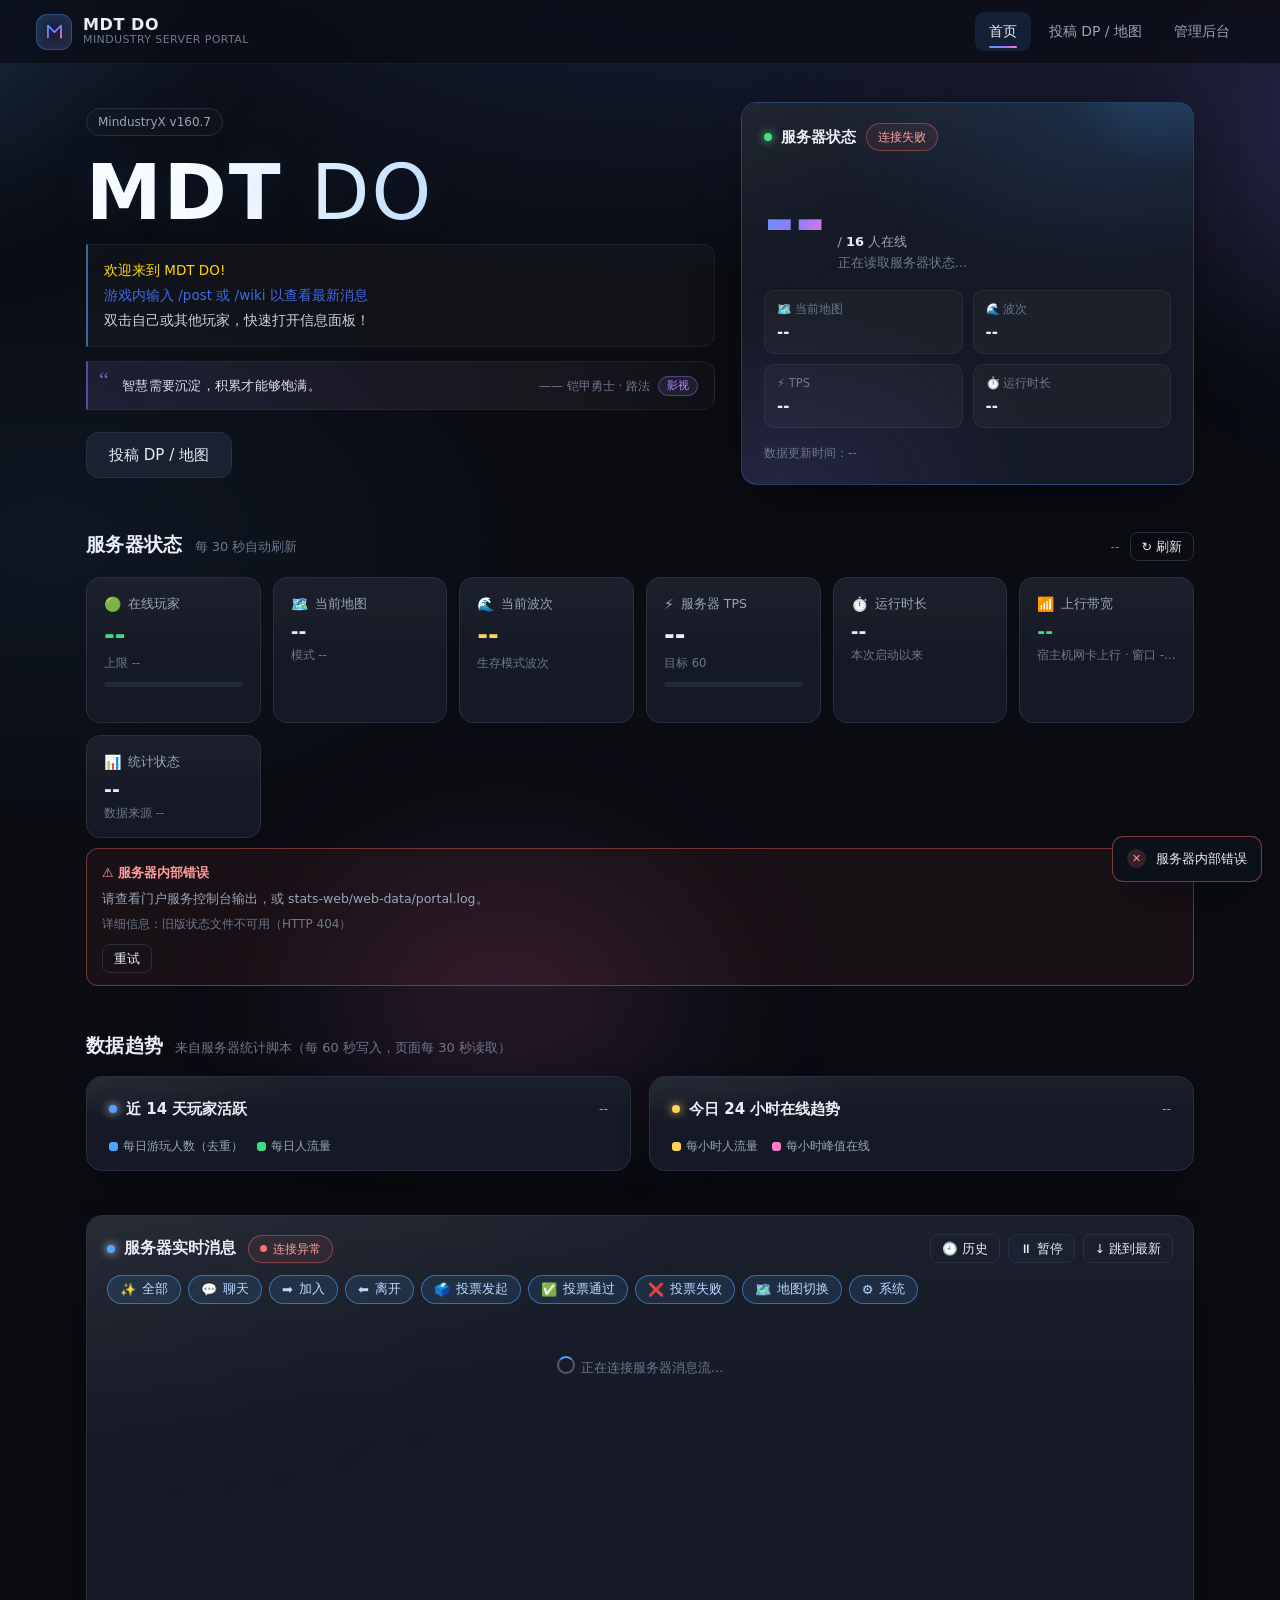
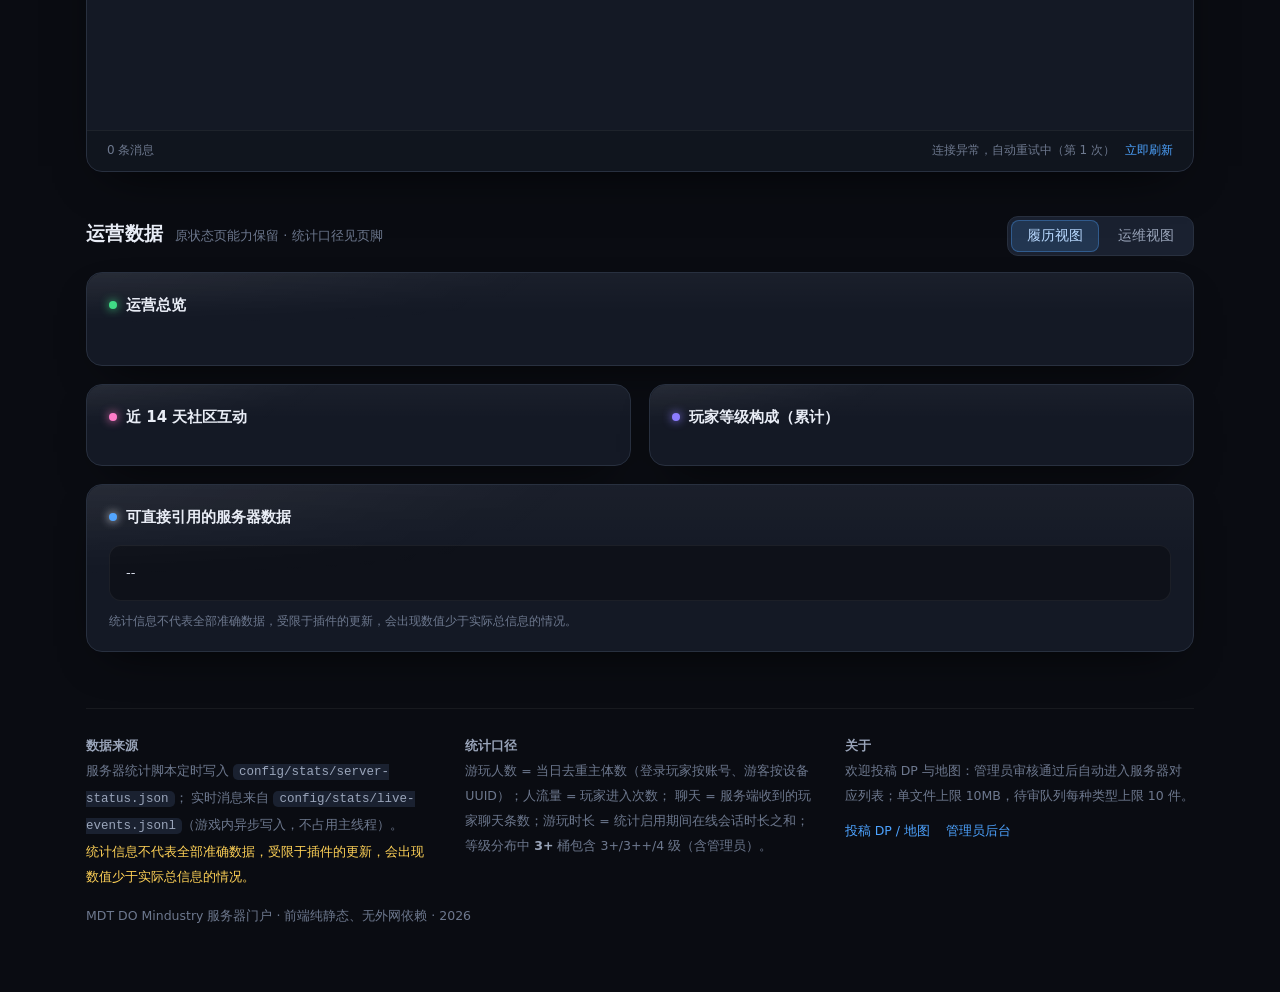
==== stats-web/index.html @ aaafd64d "feat: 开源服务器门户 Web（stats-web 整目录入库） - 新增 stats-web/：前端三页(index/upload/admin)+assets、后端 server/ 9 个 Po" ====
<!DOCTYPE html>
<html lang="zh-CN">
<head>
<meta charset="UTF-8">
<meta name="viewport" content="width=device-width, initial-scale=1.0">
<meta name="theme-color" content="#0a0c12">
<meta name="description" content="MDT DO — Mindustry 开源游戏服务器门户：服务器状态、实时消息、DP 与地图投稿。">
<title>MDT DO 服务器门户</title>
<link rel="icon" href="data:image/svg+xml,%3Csvg xmlns='http://www.w3.org/2000/svg' viewBox='0 0 32 32'%3E%3Cdefs%3E%3ClinearGradient id='g' x1='0' y1='0' x2='1' y2='1'%3E%3Cstop offset='0' stop-color='%234da3ff'/%3E%3Cstop offset='.55' stop-color='%238b7bff'/%3E%3Cstop offset='1' stop-color='%23ff7bc8'/%3E%3C/linearGradient%3E%3C/defs%3E%3Crect width='32' height='32' rx='8' fill='%23141925'/%3E%3Cpath d='M8 23V10l8 8 8-8v13' fill='none' stroke='url(%23g)' stroke-width='2.6' stroke-linecap='round' stroke-linejoin='round'/%3E%3C/svg%3E">
<link rel="stylesheet" href="assets/css/portal.css?v=20261018b">
</head>
<body data-page="home">

<!-- 背景特效（纯 CSS，尊重 prefers-reduced-motion） -->
<div class="fx-aurora" aria-hidden="true"><span class="a1"></span><span class="a2"></span><span class="a3"></span></div>
<div class="fx-particles" id="particles" aria-hidden="true"></div>

<header class="nav">
  <a class="brand" href="index.html" aria-label="MDT DO 门户首页">
    <span class="brand-mark" aria-hidden="true">
      <svg viewBox="0 0 32 32" fill="none"><defs><linearGradient id="bm" x1="0" y1="0" x2="1" y2="1"><stop offset="0" stop-color="#4da3ff"/><stop offset=".55" stop-color="#8b7bff"/><stop offset="1" stop-color="#ff7bc8"/></linearGradient></defs><path d="M6 25V7l10 10L26 7v18" stroke="url(#bm)" stroke-width="2.6" stroke-linecap="round" stroke-linejoin="round"/></svg>
    </span>
    <span class="brand-text"><b>MDT DO</b><small>MINDUSTRY SERVER PORTAL</small></span>
  </a>
  <nav class="nav-links" aria-label="主导航">
    <a href="index.html" class="active">首页</a>
    <a href="upload.html">投稿 DP / 地图</a>
    <a href="admin.html">管理后台</a>
  </nav>
</header>

<main class="wrap">

  <!-- ============================= 欢迎区 ============================= -->
  <section class="hero">
    <div class="hero-copy rise">
      <div class="hero-pills">
        <span class="pill">MindustryX v160.7</span>
      </div>
      <h1 class="hero-title">MDT <span class="thin">DO</span></h1>
      <div class="motd" id="motd">正在读取服务器介绍…</div>
      <div class="daily-quote" id="dailyQuote" aria-live="polite">
        <span class="dq-icon">“</span>
        <span class="dq-text" id="dqText">正在加载每日一言…</span>
        <span class="dq-meta"><span class="dq-from" id="dqFrom"></span><span class="dq-cat" id="dqCat"></span></span>
      </div>
      <div class="hero-actions">
        <a class="btn big" href="upload.html">投稿 DP / 地图</a>
      </div>
    </div>

    <aside class="hero-panel card rise rise-2" aria-label="服务器实时状态">
      <div class="card-head">
        <h3><span class="dot green" id="heroDot"></span>服务器状态</h3>
        <span class="plan-state"><span id="serverStatePill" class="pill"><span class="pdot"></span>连接中…</span></span>
      </div>
      <div>
        <div class="online-big">
          <span class="num" id="onlineNum">--</span>
          <span class="cap">/ <b id="maxOnline">16</b> 人在线<br><span class="dim small" id="onlineHint">正在读取服务器状态…</span></span>
        </div>
        <div class="hero-mini" style="margin-top:16px">
          <div class="mini-stat"><div class="k">🗺️ 当前地图</div><div class="v" id="heroMap">--</div></div>
          <div class="mini-stat"><div class="k">🌊 波次</div><div class="v" id="heroWave">--</div></div>
          <div class="mini-stat"><div class="k">⚡ TPS</div><div class="v" id="heroTps">--</div></div>
          <div class="mini-stat"><div class="k">⏱️ 运行时长</div><div class="v" id="heroUptime">--</div></div>
        </div>
      </div>
      <div class="hero-updated">
        <span id="heroUpdated">数据更新时间：--</span>
        <span id="heroSource" class="pill small" hidden></span>
      </div>
    </aside>
  </section>

  <!-- ============================= 状态卡 ============================= -->
  <section class="section" id="statusSection">
    <div class="section-head">
      <h2>服务器状态</h2>
      <span class="sub">每 30 秒自动刷新</span>
      <div class="right">
        <span id="statusUpdatedAt" class="dim small">--</span>
        <button type="button" class="btn small ghost" id="refreshStatusBtn">↻ 刷新</button>
      </div>
    </div>
    <div class="stat-grid">
      <div class="stat-card rise">
        <div class="k"><span class="emoji">🟢</span>在线玩家</div>
        <div class="v green" id="statOnline">--</div>
        <div class="s" id="statOnlineSub">上限 --</div>
        <div class="bar"><i id="statOnlineBar" style="width:0%"></i></div>
      </div>
      <div class="stat-card rise rise-1">
        <div class="k"><span class="emoji">🗺️</span>当前地图</div>
        <div class="v small" id="statMap">--</div>
        <div class="s" id="statMode">模式 --</div>
      </div>
      <div class="stat-card rise rise-1">
        <div class="k"><span class="emoji">🌊</span>当前波次</div>
        <div class="v yellow" id="statWave">--</div>
        <div class="s">生存模式波次</div>
      </div>
      <div class="stat-card rise rise-2">
        <div class="k"><span class="emoji">⚡</span>服务器 TPS</div>
        <div class="v" id="statTps">--</div>
        <div class="s" id="statTpsSub">目标 60</div>
        <div class="bar"><i id="statTpsBar" style="width:0%"></i></div>
      </div>
      <div class="stat-card rise rise-2">
        <div class="k"><span class="emoji">⏱️</span>运行时长</div>
        <div class="v small blue" id="statUptime">--</div>
        <div class="s" id="statUptimeSub">本次启动以来</div>
      </div>
      <div class="stat-card rise rise-2">
        <div class="k"><span class="emoji">📶</span>上行带宽</div>
        <div class="v small green" id="statNet">--</div>
        <div class="s" id="statNetSub">宿主机网卡上行 · 窗口 -- 分钟</div>
        <div class="net-spark" id="netSpark"></div>
      </div>
      <div class="stat-card rise rise-3">
        <div class="k"><span class="emoji">📊</span>统计状态</div>
        <div class="v small" id="statEnabled">--</div>
        <div class="s" id="statEnabledSub">数据来源 --</div>
      </div>
    </div>
    <div class="notice notice-error" id="statusError" hidden></div>
  </section>

  <!-- ============================= 趋势图 ============================= -->
  <section class="section">
    <div class="section-head">
      <h2>数据趋势</h2>
      <span class="sub">来自服务器统计脚本（每 60 秒写入，页面每 30 秒读取）</span>
    </div>
    <div class="grid-2">
      <div class="card chart-card rise">
        <div class="card-head">
          <h3><span class="dot"></span>近 14 天玩家活跃</h3>
          <span class="right muted small" id="dailyRange">--</span>
        </div>
        <div class="chart-legend">
          <span><i style="background:#4da3ff"></i>每日游玩人数（去重）</span>
          <span><i style="background:#3ddc84"></i>每日人流量</span>
        </div>
        <div class="chart-wrap" id="dailyChart"></div>
      </div>
      <div class="card chart-card rise rise-1">
        <div class="card-head">
          <h3><span class="dot yellow"></span>今日 24 小时在线趋势</h3>
          <span class="right muted small" id="hourlyDate">--</span>
        </div>
        <div class="chart-legend">
          <span><i style="background:#ffd257"></i>每小时人流量</span>
          <span><i style="background:#ff7bc8"></i>每小时峰值在线</span>
        </div>
        <div class="chart-wrap" id="hourlyChart"></div>
      </div>
    </div>
  </section>

  <!-- ============================= 实时消息流 ============================= -->
  <section class="section" id="eventsSection">
    <div class="card feed-card rise">
      <div class="feed-head">
        <h3><span class="dot live" id="feedDot"></span>服务器实时消息</h3>
        <span class="pill" id="feedStatePill"><span class="pdot"></span>连接中…</span>
        <div class="feed-tools">
          <button type="button" class="btn small ghost" id="feedHistoryBtn" title="按时间/类型/关键词浏览历史消息">🕘 历史</button>
          <button type="button" class="btn small" id="feedPauseBtn" aria-pressed="false">⏸ 暂停</button>
          <button type="button" class="btn small ghost" id="feedJumpBtn">↓ 跳到最新</button>
        </div>
      </div>
      <div class="feed-filters" id="feedFilters" role="group" aria-label="按消息类型过滤"></div>
      <div id="feedNotice" class="notice" hidden style="margin:0 20px 10px"></div>
      <div class="feed-body">
        <div class="feed-list" id="feedList" tabindex="0" role="log" aria-live="polite" aria-label="服务器消息流">
          <div class="loading-block"><span class="spinner"></span>正在连接服务器消息流…</div>
        </div>
        <button type="button" class="feed-jump" id="feedJumpFab" hidden>有新消息 ↓</button>
      </div>
      <div class="feed-foot">
        <span id="feedCount">0 条消息</span>
        <span class="dim" id="feedAvailableNote"></span>
        <span class="right">
          <span id="feedPollInfo">轮询间隔 4 秒</span>
          <a href="#" id="feedRefreshLink">立即刷新</a>
        </span>
      </div>
    </div>
  </section>

  <!-- ============================= 运营数据（原状态页） ============================= -->
  <section class="section" id="dataSection">
    <div class="section-head">
      <h2>运营数据</h2>
      <span class="sub">原状态页能力保留 · 统计口径见页脚</span>
      <div class="right">
        <div class="seg" id="viewSeg" role="tablist" aria-label="视图切换">
          <button type="button" role="tab" data-view="resume" class="active" aria-selected="true">履历视图</button>
          <button type="button" role="tab" data-view="ops" aria-selected="false">运维视图</button>
        </div>
      </div>
    </div>

    <div id="resumeView" role="tabpanel">
      <div class="grid-2">
        <div class="card full" style="grid-column:1/-1">
          <div class="card-head"><h3><span class="dot green"></span>运营总览</h3></div>
          <div class="kpis" id="resumeKpis"></div>
          <div class="form-hint" id="resumeKpiHint" style="margin-top:12px"></div>
        </div>
        <div class="card">
          <div class="card-head"><h3><span class="dot pink"></span>近 14 天社区互动</h3></div>
          <div class="kpis" id="communityKpis"></div>
        </div>
        <div class="card">
          <div class="card-head"><h3><span class="dot purple"></span>玩家等级构成（累计）</h3></div>
          <div class="bars" id="rankBarsResume"></div>
        </div>
        <div class="card" style="grid-column:1/-1">
          <div class="card-head"><h3><span class="dot"></span>可直接引用的服务器数据</h3></div>
          <div class="summary" id="summaryBox">--</div>
          <div class="form-hint" style="margin-top:10px">统计信息不代表全部准确数据，受限于插件的更新，会出现数值少于实际总信息的情况。</div>
        </div>
      </div>
    </div>

    <div id="opsView" role="tabpanel" hidden>
      <div class="grid-2">
        <div class="card">
          <div class="card-head"><h3><span class="dot"></span>服务器信息</h3></div>
          <div class="info-rows">
            <div class="row"><span class="k">当前地图</span><span class="v" id="sMap">--</span></div>
            <div class="row"><span class="k">模式</span><span class="v" id="sMode">--</span></div>
            <div class="row"><span class="k">波次</span><span class="v" id="sWave">--</span></div>
            <div class="row"><span class="k">TPS</span><span class="v" id="sTps">--</span></div>
            <div class="row"><span class="k">运行时间</span><span class="v" id="sUptime">--</span></div>
            <div class="row"><span class="k">当前在线</span><span class="v" id="sOnline">--</span></div>
            <div class="row"><span class="k">今日峰值在线</span><span class="v" id="sPeakToday">--</span></div>
            <div class="row"><span class="k">历史峰值在线</span><span class="v" id="sPeakAll">--</span></div>
          </div>
          <div style="margin-top:14px">
            <div class="bar-row"><span class="label">在线等级分布</span><span class="track"><span class="fill" id="obFill" style="width:0%"></span></span><span class="num" id="obText">--</span></div>
          </div>
        </div>
        <div class="card">
          <div class="card-head"><h3><span class="dot green"></span>今日数据 <span class="dim small" id="todayDate"></span></h3></div>
          <div class="kpis">
            <div class="kpi"><div class="v green" id="tPlayers">--</div><div class="l">今日游玩人数</div></div>
            <div class="kpi"><div class="v yellow" id="tFlow">--</div><div class="l">今日人流量</div></div>
            <div class="kpi"><div class="v" id="tChat">--</div><div class="l">今日聊天</div></div>
            <div class="kpi"><div class="v purple small" id="tPlay">--</div><div class="l">今日游玩时长</div></div>
          </div>
        </div>
        <div class="card">
          <div class="card-head"><h3><span class="dot yellow"></span>累计数据</h3></div>
          <div class="kpis">
            <div class="kpi"><div class="v green" id="aPlayers">--</div><div class="l">总游玩人数</div></div>
            <div class="kpi"><div class="v yellow" id="aFlow">--</div><div class="l">总人流量</div></div>
            <div class="kpi"><div class="v" id="aChat">--</div><div class="l">总聊天条数</div></div>
            <div class="kpi"><div class="v purple small" id="aPlay">--</div><div class="l">累计游玩时长</div></div>
          </div>
        </div>
        <div class="card">
          <div class="card-head"><h3><span class="dot pink"></span>社区累计</h3></div>
          <div class="kpis">
            <div class="kpi"><div class="v pink" id="aPosts">--</div><div class="l">帖子</div></div>
            <div class="kpi"><div class="v pink" id="aComments">--</div><div class="l">评论</div></div>
            <div class="kpi"><div class="v green" id="aLikes">--</div><div class="l">收到的赞</div></div>
            <div class="kpi"><div class="v" id="aRecognitions">--</div><div class="l">玩家认可</div></div>
          </div>
          <div class="form-hint" id="communityHint"></div>
        </div>
        <div class="card" style="grid-column:1/-1">
          <div class="card-head"><h3><span class="dot"></span>近 14 天每日明细</h3></div>
          <div id="dailyTable"></div>
        </div>
      </div>
    </div>
  </section>

  <!-- ============================= 历史消息抽屉 ============================= -->
  <div class="drawer-overlay" id="historyOverlay" hidden>
    <aside class="drawer" role="dialog" aria-modal="true" aria-labelledby="historyTitle">
      <div class="drawer-head">
        <h3 id="historyTitle"><span class="dot purple"></span>历史消息</h3>
        <span class="pill" id="historyPill">--</span>
        <button type="button" class="btn small ghost drawer-close" id="historyCloseBtn" aria-label="关闭历史消息">✕</button>
      </div>
      <div class="drawer-filters">
        <div class="seg" id="historyRangeSeg" role="group" aria-label="时间范围">
          <button type="button" data-range="1h" class="active">最近 1 小时</button>
          <button type="button" data-range="6h">6 小时</button>
          <button type="button" data-range="today">今天</button>
          <button type="button" data-range="all">全部</button>
        </div>
        <div class="history-filter-row">
          <select class="input" id="historyTypeSelect" aria-label="消息类型">
            <option value="">全部类型</option>
          </select>
          <input class="input" id="historyKeyword" maxlength="100" placeholder="关键词（玩家名 / 消息内容）" autocomplete="off">
          <button type="button" class="btn primary" id="historySearchBtn">搜索</button>
        </div>
      </div>
      <div class="notice" id="historyNotice" hidden style="margin:0 0 10px"></div>
      <div class="drawer-body">
        <div class="history-list" id="historyList">
          <div class="loading-block"><span class="spinner"></span>正在读取历史消息…</div>
        </div>
        <div class="history-foot">
          <span class="dim small" id="historyCount">--</span>
          <button type="button" class="btn small ghost" id="historyMoreBtn" hidden>加载更多（每页 100 条）</button>
        </div>
      </div>
      <div class="drawer-foot dim small">
        按时间倒序 · 每页 100 条 · 关键词匹配玩家名与消息内容 · 只读历史，不影响实时消息流
      </div>
    </aside>
  </div>

  <!-- ============================= 页脚 ============================= -->
  <footer class="footer">
    <div class="foot-grid">
      <div>
        <b>数据来源</b><br>
        服务器统计脚本定时写入 <code>config/stats/server-status.json</code>；
        实时消息来自 <code>config/stats/live-events.jsonl</code>（游戏内异步写入，不占用主线程）。<br>
        <span class="warn">统计信息不代表全部准确数据，受限于插件的更新，会出现数值少于实际总信息的情况。</span>
      </div>
      <div>
        <b>统计口径</b><br>
        游玩人数 = 当日去重主体数（登录玩家按账号、游客按设备 UUID）；人流量 = 玩家进入次数；
        聊天 = 服务端收到的玩家聊天条数；游玩时长 = 统计启用期间在线会话时长之和；
        等级分布中 <b>3+</b> 桶包含 3+/3++/4 级（含管理员）。
      </div>
      <div>
        <b>关于</b><br>
        欢迎投稿 DP 与地图：管理员审核通过后自动进入服务器对应列表；单文件上限 10MB，待审队列每种类型上限 10 件。
        <div class="links">
          <a href="upload.html">投稿 DP / 地图</a>
          <a href="admin.html">管理员后台</a>
        </div>
      </div>
    </div>
    <div class="dim" style="margin-top:14px">MDT DO Mindustry 服务器门户 · 前端纯静态、无外网依赖 · <span id="footYear"></span></div>
  </footer>
</main>

<div id="toastRoot" class="toast-root" aria-live="polite"></div>

<script src="assets/js/util.js?v=20261018b"></script>
<script src="assets/js/site-config.js?v=20261018b"></script>
<script src="assets/js/markup.js?v=20261018b"></script>
<script src="assets/js/api.js?v=20261018b"></script>
<script src="assets/js/ui.js?v=20261018b"></script>
<script src="assets/js/chart.js?v=20261018b"></script>
<script src="assets/js/home.js?v=20261018b"></script>
<script src="assets/js/quote.js?v=20261018b"></script>
</body>
</html>
---- stats-web/assets/css/portal.css ----
/* ============================================================================
 * MDT DO 服务器门户 - 设计系统 / 布局 / 动效 / 响应式
 * 无外部字体与图片：字体用系统栈，图标用 emoji + 内联 SVG。
 * ==========================================================================*/

/* ---------------------------------- 变量 ---------------------------------- */
:root {
  --bg: #0a0c12;
  --bg2: #0e1119;
  --card: #141925;
  --card-2: #1a2130;
  --card-3: #202839;
  --line: #28303f;
  --line-soft: rgba(255, 255, 255, 0.06);
  --text: #e9edf6;
  --muted: #9aa5ba;
  --dim: #6d788e;

  --accent: #4da3ff;
  --accent-2: #8b7bff;
  --accent-3: #ff7bc8;
  --green: #3ddc84;
  --yellow: #ffd257;
  --red: #ff6b6b;
  --orange: #ffa94d;
  --pink: #ff7bc8;
  --purple: #b18cff;
  --cyan: #4fd8e8;

  --grad: linear-gradient(120deg, #4da3ff 0%, #8b7bff 52%, #ff7bc8 100%);
  --grad-soft: linear-gradient(120deg, rgba(77, 163, 255, 0.16), rgba(139, 123, 255, 0.14), rgba(255, 123, 200, 0.1));
  --radius: 16px;
  --radius-sm: 10px;
  --shadow: 0 18px 48px -24px rgba(0, 0, 0, 0.9);
  --shadow-glow: 0 0 0 1px rgba(77, 163, 255, 0.22), 0 22px 60px -28px rgba(77, 163, 255, 0.55);
  --font: "PingFang SC", "Microsoft YaHei", "Hiragino Sans GB", "Segoe UI", "Noto Sans SC", system-ui, -apple-system, sans-serif;
  --mono: "Cascadia Code", "JetBrains Mono", Consolas, "Courier New", monospace;
  --nav-h: 64px;
  --maxw: 1180px;
}

* { box-sizing: border-box; }
html, body { margin: 0; padding: 0; }
html { scroll-behavior: smooth; }
body {
  background: var(--bg);
  color: var(--text);
  font-family: var(--font);
  font-size: 15px;
  line-height: 1.6;
  min-height: 100vh;
  overflow-x: hidden;
  -webkit-font-smoothing: antialiased;
}
body::before {
  content: "";
  position: fixed;
  inset: 0;
  z-index: -3;
  background:
    radial-gradient(1100px 620px at 50% -12%, #17203a 0%, rgba(10, 12, 18, 0) 62%),
    radial-gradient(900px 500px at 92% 8%, rgba(139, 123, 255, 0.1), transparent 60%),
    radial-gradient(800px 480px at 4% 60%, rgba(77, 163, 255, 0.07), transparent 60%),
    var(--bg);
}
a { color: var(--accent); text-decoration: none; }
a:hover { color: #7dbcff; }
img, svg { max-width: 100%; }
button, input, textarea, select { font-family: inherit; font-size: inherit; color: inherit; }
code, .mono { font-family: var(--mono); }
::selection { background: rgba(77, 163, 255, 0.32); }
:focus-visible { outline: 2px solid var(--accent); outline-offset: 2px; border-radius: 6px; }
[hidden] { display: none !important; }

/* 滚动条 */
* { scrollbar-width: thin; scrollbar-color: #2c3547 transparent; }
*::-webkit-scrollbar { width: 9px; height: 9px; }
*::-webkit-scrollbar-thumb { background: #2c3547; border-radius: 8px; border: 2px solid transparent; background-clip: content-box; }
*::-webkit-scrollbar-thumb:hover { background: #3a455c; background-clip: content-box; }
*::-webkit-scrollbar-track { background: transparent; }

/* ------------------------------- 背景特效 ------------------------------- */
.fx-aurora {
  position: fixed;
  inset: -20%;
  z-index: -2;
  pointer-events: none;
  overflow: hidden;
  filter: blur(70px);
  opacity: 0.55;
}
.fx-aurora span {
  position: absolute;
  display: block;
  width: 46vw;
  height: 46vw;
  min-width: 340px;
  min-height: 340px;
  border-radius: 50%;
  mix-blend-mode: screen;
}
.fx-aurora .a1 { left: -6%; top: -12%; background: radial-gradient(circle, rgba(77, 163, 255, 0.55), transparent 66%); animation: auroraA 24s ease-in-out infinite alternate; }
.fx-aurora .a2 { right: -10%; top: 2%; background: radial-gradient(circle, rgba(139, 123, 255, 0.5), transparent 66%); animation: auroraB 29s ease-in-out infinite alternate; }
.fx-aurora .a3 { left: 26%; bottom: -22%; background: radial-gradient(circle, rgba(255, 123, 200, 0.34), transparent 66%); animation: auroraC 32s ease-in-out infinite alternate; }
@keyframes auroraA { from { transform: translate3d(0, 0, 0) scale(1); } to { transform: translate3d(9vw, 7vh, 0) scale(1.18); } }
@keyframes auroraB { from { transform: translate3d(0, 0, 0) scale(1.08); } to { transform: translate3d(-8vw, 9vh, 0) scale(0.94); } }
@keyframes auroraC { from { transform: translate3d(0, 0, 0) scale(0.96); } to { transform: translate3d(6vw, -9vh, 0) scale(1.14); } }

.fx-particles { position: fixed; inset: 0; z-index: -1; pointer-events: none; overflow: hidden; }
.fx-particles.static { display: none; }
.particle {
  position: absolute;
  bottom: -24px;
  border-radius: 50%;
  filter: blur(0.4px);
  box-shadow: 0 0 12px currentColor;
  animation-name: floatUp;
  animation-timing-function: linear;
  animation-iteration-count: infinite;
  will-change: transform, opacity;
}
@keyframes floatUp {
  0% { transform: translate3d(0, 0, 0) scale(1); opacity: 0; }
  8% { opacity: 0.9; }
  85% { opacity: 0.55; }
  100% { transform: translate3d(26px, -112vh, 0) scale(0.55); opacity: 0; }
}

/* -------------------------------- 导航栏 -------------------------------- */
.nav {
  position: sticky;
  top: 0;
  z-index: 40;
  height: var(--nav-h);
  display: flex;
  align-items: center;
  gap: 18px;
  padding: 0 clamp(14px, 4vw, 36px);
  background: rgba(10, 12, 18, 0.72);
  backdrop-filter: blur(14px) saturate(1.2);
  -webkit-backdrop-filter: blur(14px) saturate(1.2);
  border-bottom: 1px solid var(--line-soft);
}
.brand { display: flex; align-items: center; gap: 11px; color: var(--text); min-width: 0; }
.brand:hover { color: var(--text); }
.brand-mark {
  width: 36px; height: 36px; flex: none;
  display: grid; place-items: center;
  border-radius: 11px;
  background: var(--grad-soft);
  border: 1px solid rgba(77, 163, 255, 0.35);
  box-shadow: inset 0 0 18px rgba(77, 163, 255, 0.18);
}
.brand-mark svg { width: 21px; height: 21px; }
.brand-text { display: flex; flex-direction: column; line-height: 1.15; min-width: 0; }
.brand-text b { font-size: 16px; letter-spacing: 0.6px; }
.brand-text small { font-size: 11px; color: var(--dim); letter-spacing: 0.4px; white-space: nowrap; }
.nav-links { display: flex; align-items: center; gap: 4px; margin-left: auto; flex-wrap: wrap; }
.nav-links a {
  position: relative;
  color: var(--muted);
  font-size: 14px;
  padding: 8px 14px;
  border-radius: 9px;
  transition: color 0.18s, background 0.18s;
  white-space: nowrap;
}
.nav-links a:hover { color: var(--text); background: rgba(255, 255, 255, 0.05); }
.nav-links a.active { color: var(--text); background: rgba(77, 163, 255, 0.12); }
.nav-links a.active::after {
  content: ""; position: absolute; left: 14px; right: 14px; bottom: 3px; height: 2px;
  border-radius: 2px; background: var(--grad);
}

/* --------------------------------- 布局 --------------------------------- */
.wrap { max-width: var(--maxw); margin: 0 auto; padding: 26px clamp(14px, 4vw, 36px) 64px; }
.section { margin-top: 44px; }
.section-head { display: flex; align-items: baseline; gap: 12px; flex-wrap: wrap; margin-bottom: 16px; }
.section-head h2 { font-size: 19px; font-weight: 650; letter-spacing: 0.3px; margin: 0; }
.section-head .sub { color: var(--dim); font-size: 13px; }
.section-head .right { margin-left: auto; display: flex; align-items: center; gap: 10px; flex-wrap: wrap; }
.grid-2 { display: grid; grid-template-columns: repeat(2, minmax(0, 1fr)); gap: 18px; }
.grid-3 { display: grid; grid-template-columns: repeat(3, minmax(0, 1fr)); gap: 18px; }
.stack { display: flex; flex-direction: column; gap: 18px; }
.muted { color: var(--muted); }
.dim { color: var(--dim); }
.small { font-size: 12.5px; }
.tabular { font-variant-numeric: tabular-nums; }
.nowrap { white-space: nowrap; }
.center { text-align: center; }

/* --------------------------------- 卡片 --------------------------------- */
.card {
  position: relative;
  background: linear-gradient(180deg, rgba(255, 255, 255, 0.028), rgba(255, 255, 255, 0) 42%), var(--card);
  border: 1px solid var(--line);
  border-radius: var(--radius);
  padding: 20px 22px;
  box-shadow: var(--shadow);
  min-width: 0;
}
.card::before {
  content: "";
  position: absolute; inset: 0; border-radius: inherit; pointer-events: none;
  background: linear-gradient(140deg, rgba(255, 255, 255, 0.06), transparent 38%);
  mask: linear-gradient(#000, transparent 55%);
  -webkit-mask: linear-gradient(#000, transparent 55%);
}
@media (hover: hover) {
  .card.hoverable { transition: transform 0.2s ease, border-color 0.2s ease, box-shadow 0.2s ease; }
  .card.hoverable:hover { transform: translateY(-2px); border-color: rgba(77, 163, 255, 0.4); box-shadow: var(--shadow-glow); }
}
.card-head { display: flex; align-items: center; gap: 10px; margin-bottom: 16px; flex-wrap: wrap; }
.card-head h3 { margin: 0; font-size: 15px; font-weight: 600; color: var(--text); display: flex; align-items: center; gap: 9px; }
.card-head .right { margin-left: auto; display: flex; align-items: center; gap: 8px; flex-wrap: wrap; }
.dot { width: 8px; height: 8px; border-radius: 50%; background: var(--accent); flex: none; box-shadow: 0 0 10px currentColor; }
.dot.green { background: var(--green); color: var(--green); }
.dot.yellow { background: var(--yellow); color: var(--yellow); }
.dot.pink { background: var(--pink); color: var(--pink); }
.dot.purple { background: var(--accent-2); color: var(--accent-2); }

/* ------------------------------- 按钮/标签 ------------------------------- */
.btn {
  display: inline-flex; align-items: center; justify-content: center; gap: 7px;
  border: 1px solid var(--line);
  background: var(--card-2);
  color: var(--text);
  border-radius: 10px;
  padding: 9px 16px;
  font-size: 14px;
  line-height: 1.2;
  cursor: pointer;
  transition: border-color 0.16s, background 0.16s, transform 0.12s, color 0.16s;
  text-decoration: none;
  white-space: nowrap;
  user-select: none;
}
.btn:hover { border-color: var(--accent); color: var(--text); }
.btn:active { transform: translateY(1px); }
.btn[disabled] { opacity: 0.55; cursor: not-allowed; transform: none; }
.btn.primary { background: var(--grad); border: none; color: #081018; font-weight: 650; box-shadow: 0 10px 28px -14px rgba(77, 163, 255, 0.8); }
.btn.primary:hover { filter: brightness(1.08); color: #081018; }
.btn.big { padding: 13px 22px; font-size: 15px; border-radius: 12px; }
.btn.small { padding: 6px 11px; font-size: 12.5px; border-radius: 8px; }
.btn.ghost { background: transparent; }
.btn.danger { background: rgba(255, 107, 107, 0.12); border-color: rgba(255, 107, 107, 0.4); color: #ff9b9b; }
.btn.danger:hover { background: rgba(255, 107, 107, 0.2); border-color: var(--red); }
.btn.success { background: rgba(61, 220, 132, 0.12); border-color: rgba(61, 220, 132, 0.4); color: #7ff0b0; }
.btn.success:hover { background: rgba(61, 220, 132, 0.2); border-color: var(--green); }
.btn.is-busy { pointer-events: none; opacity: 0.8; }

.pill {
  display: inline-flex; align-items: center; gap: 6px;
  font-size: 12px; padding: 4px 11px; border-radius: 999px;
  border: 1px solid var(--line);
  color: var(--muted);
  background: rgba(255, 255, 255, 0.02);
  white-space: nowrap;
  line-height: 1.5;
}
.pill .pdot { width: 7px; height: 7px; border-radius: 50%; background: var(--dim); }
.pill.on { color: #7ff0b0; border-color: rgba(61, 220, 132, 0.4); background: rgba(61, 220, 132, 0.08); }
.pill.on .pdot { background: var(--green); box-shadow: 0 0 8px var(--green); }
.pill.off { color: #ff9b9b; border-color: rgba(255, 107, 107, 0.4); background: rgba(255, 107, 107, 0.08); }
.pill.off .pdot { background: var(--red); }
.pill.live { color: #7ff0b0; border-color: rgba(61, 220, 132, 0.4); background: rgba(61, 220, 132, 0.08); }
.pill.live .pdot { background: var(--green); box-shadow: 0 0 8px var(--green); animation: pulseDot 1.8s ease-in-out infinite; }
.pill.paused { color: var(--yellow); border-color: rgba(255, 210, 87, 0.4); background: rgba(255, 210, 87, 0.08); }
.pill.paused .pdot { background: var(--yellow); }
.pill.warn { color: var(--yellow); border-color: rgba(255, 210, 87, 0.4); }
.pill.accent { color: #a9d2ff; border-color: rgba(77, 163, 255, 0.4); background: rgba(77, 163, 255, 0.1); }
.pill.pink { color: #ffb3dd; border-color: rgba(255, 123, 200, 0.4); background: rgba(255, 123, 200, 0.08); }
.pill.purple { color: #cfc0ff; border-color: rgba(139, 123, 255, 0.4); background: rgba(139, 123, 255, 0.1); }
@keyframes pulseDot { 0%, 100% { opacity: 1; } 50% { opacity: 0.28; } }

/* 分段选择 */
.seg { display: inline-flex; padding: 3px; gap: 3px; background: var(--card-2); border: 1px solid var(--line); border-radius: 11px; }
.seg button {
  border: none; background: transparent; color: var(--muted);
  padding: 7px 16px; border-radius: 8px; cursor: pointer; font-size: 13.5px;
  transition: background 0.16s, color 0.16s;
  white-space: nowrap;
}
.seg button:hover { color: var(--text); }
.seg button.active { background: rgba(77, 163, 255, 0.16); color: #b9d9ff; box-shadow: inset 0 0 0 1px rgba(77, 163, 255, 0.35); }

.chip {
  display: inline-flex; align-items: center; gap: 6px;
  border: 1px solid var(--line); background: transparent; color: var(--muted);
  border-radius: 999px; padding: 5px 12px; font-size: 12.5px; cursor: pointer;
  transition: all 0.15s; white-space: nowrap;
}
.chip:hover { color: var(--text); border-color: rgba(77, 163, 255, 0.5); }
.chip.active { color: #b9d9ff; border-color: rgba(77, 163, 255, 0.55); background: rgba(77, 163, 255, 0.12); }
.chip .ic { font-size: 13px; }

/* -------------------------------- 欢迎页 -------------------------------- */
.hero { display: grid; grid-template-columns: minmax(0, 1.25fr) minmax(0, 0.9fr); gap: 26px; align-items: stretch; padding-top: 12px; }
.hero-copy { min-width: 0; display: flex; flex-direction: column; justify-content: center; }
.hero-pills { display: flex; gap: 8px; flex-wrap: wrap; margin-bottom: 18px; }
.hero-title {
  font-size: clamp(40px, 7.4vw, 76px);
  line-height: 1.02;
  font-weight: 800;
  letter-spacing: 2px;
  margin: 0 0 12px;
  background: linear-gradient(100deg, #ffffff 8%, #a9d2ff 34%, #cfc0ff 58%, #ffb3dd 82%, #ffffff 96%);
  background-size: 220% 100%;
  -webkit-background-clip: text;
  background-clip: text;
  color: transparent;
  animation: titleShine 11s ease-in-out infinite;
  text-shadow: 0 0 46px rgba(77, 163, 255, 0.12);
}
@keyframes titleShine { 0%, 100% { background-position: 0% 50%; } 50% { background-position: 100% 50%; } }
.hero-title .thin { -webkit-text-fill-color: transparent; font-weight: 300; }
.hero-sub { color: var(--muted); font-size: clamp(14px, 2.4vw, 17px); margin: 0 0 18px; letter-spacing: 0.4px; }
.motd {
  position: relative;
  background: rgba(255, 255, 255, 0.028);
  border: 1px solid var(--line-soft);
  border-left: 2px solid rgba(77, 163, 255, 0.6);
  border-radius: 0 12px 12px 0;
  padding: 13px 16px;
  font-size: 13.5px;
  line-height: 1.85;
  color: #c9d3e6;
  white-space: pre-line;
  overflow-wrap: anywhere;
  margin-bottom: 22px;
}
.hero-actions { display: flex; gap: 12px; flex-wrap: wrap; align-items: center; }

/* ------------------------------ 每日一言 ------------------------------ */
.daily-quote {
  position: relative;
  display: flex;
  flex-wrap: wrap;
  align-items: baseline;
  gap: 6px 10px;
  margin: -8px 0 22px;
  padding: 12px 16px 12px 34px;
  border: 1px solid var(--line-soft);
  border-left: 2px solid rgba(139, 123, 255, 0.55);
  border-radius: 0 12px 12px 0;
  background:
    linear-gradient(90deg, rgba(139, 123, 255, 0.09), rgba(255, 123, 200, 0.045) 70%, transparent),
    rgba(255, 255, 255, 0.024);
  color: var(--muted);
  font-size: 13px;
  line-height: 1.8;
  cursor: pointer;
  transition: border-color 0.25s ease, background-color 0.25s ease, transform 0.25s ease;
}
.daily-quote:hover { border-left-color: var(--pink); background-color: rgba(255, 255, 255, 0.045); }
.daily-quote:focus-visible { outline: 2px solid var(--accent); outline-offset: 2px; }
.dq-icon {
  position: absolute;
  left: 11px;
  top: 7px;
  font-size: 22px;
  line-height: 1;
  color: rgba(139, 123, 255, 0.75);
  font-family: Georgia, "Times New Roman", serif;
}
.dq-text { color: #dbe3f3; letter-spacing: 0.25px; }
.dq-meta { display: inline-flex; align-items: center; gap: 8px; margin-left: auto; }
.dq-from { color: var(--dim); font-size: 12px; white-space: nowrap; }
.dq-cat {
  color: var(--purple);
  border: 1px solid rgba(177, 140, 255, 0.35);
  background: rgba(177, 140, 255, 0.10);
  border-radius: 999px;
  padding: 0 8px;
  font-size: 11px;
  line-height: 18px;
  white-space: nowrap;
}
.dq-in { animation: dqIn 0.45s ease both; }
@keyframes dqIn {
  from { opacity: 0; transform: translateY(4px); }
  to { opacity: 1; transform: translateY(0); }
}
@media (max-width: 720px) {
  .daily-quote { padding-left: 30px; }
  .dq-meta { margin-left: 0; }
}
.join-hint { margin-top: 16px; color: var(--dim); font-size: 12.5px; line-height: 1.9; }
.join-hint code {
  background: var(--card-2); border: 1px solid var(--line); border-radius: 6px;
  padding: 2px 8px; color: #b9d9ff; font-size: 12.5px;
}

.hero-panel {
  display: flex; flex-direction: column; justify-content: space-between; gap: 16px;
  background:
    radial-gradient(420px 240px at 82% 0%, rgba(77, 163, 255, 0.16), transparent 70%),
    radial-gradient(380px 240px at 8% 100%, rgba(139, 123, 255, 0.13), transparent 70%),
    var(--card);
  border-color: rgba(77, 163, 255, 0.26);
  overflow: hidden;
}
.hero-panel::after {
  content: "";
  position: absolute; inset: -40% -20% auto auto; width: 220px; height: 220px;
  border-radius: 50%;
  background: radial-gradient(circle, rgba(77, 163, 255, 0.24), transparent 70%);
  animation: panelGlow 8s ease-in-out infinite alternate;
  pointer-events: none;
}
@keyframes panelGlow { from { transform: translate3d(0, 0, 0) scale(1); opacity: 0.6; } to { transform: translate3d(-24px, 18px, 0) scale(1.25); opacity: 1; } }
.online-big { display: flex; align-items: baseline; gap: 12px; flex-wrap: wrap; }
.online-big .num {
  font-size: clamp(52px, 8vw, 74px); font-weight: 800; line-height: 1;
  font-variant-numeric: tabular-nums;
  background: var(--grad);
  -webkit-background-clip: text; background-clip: text; color: transparent;
  transition: opacity 0.3s;
}
.online-big .cap { color: var(--muted); font-size: 13px; }
.online-big .cap b { color: var(--text); font-weight: 600; }
.hero-mini { display: grid; grid-template-columns: repeat(2, minmax(0, 1fr)); gap: 10px; }
.mini-stat {
  background: rgba(255, 255, 255, 0.03);
  border: 1px solid var(--line-soft);
  border-radius: 10px;
  padding: 9px 12px;
  min-width: 0;
}
.mini-stat .k { color: var(--dim); font-size: 11.5px; display: flex; align-items: center; gap: 5px; }
.mini-stat .v { font-size: 15px; font-weight: 600; margin-top: 2px; overflow: hidden; text-overflow: ellipsis; white-space: nowrap; font-variant-numeric: tabular-nums; }
.hero-updated { color: var(--dim); font-size: 12px; display: flex; align-items: center; gap: 8px; flex-wrap: wrap; }

/* -------------------------------- 状态卡 -------------------------------- */
.stat-grid { display: grid; grid-template-columns: repeat(auto-fit, minmax(150px, 1fr)); gap: 12px; }
.stat-card {
  background: linear-gradient(180deg, rgba(255, 255, 255, 0.03), rgba(255, 255, 255, 0) 60%), var(--card);
  border: 1px solid var(--line);
  border-radius: 14px;
  padding: 15px 17px;
  min-width: 0;
  position: relative;
  overflow: hidden;
  transition: border-color 0.2s, transform 0.2s;
}
.stat-card:hover { border-color: rgba(77, 163, 255, 0.38); transform: translateY(-2px); }
.stat-card .k { color: var(--muted); font-size: 12.5px; display: flex; align-items: center; gap: 7px; }
.stat-card .k .emoji { font-size: 14px; }
.stat-card .v {
  font-size: 26px; font-weight: 750; margin-top: 6px; line-height: 1.15;
  font-variant-numeric: tabular-nums;
  overflow: hidden; text-overflow: ellipsis; white-space: nowrap;
  color: var(--text);
}
.stat-card .v.accent { color: var(--accent); }
.stat-card .v.green { color: var(--green); }
.stat-card .v.yellow { color: var(--yellow); }
.stat-card .v.pink { color: var(--pink); }
.stat-card .v.purple { color: var(--accent-2); }
.stat-card .v.small { font-size: 19px; }
.stat-card .s { color: var(--dim); font-size: 11.5px; margin-top: 3px; overflow: hidden; text-overflow: ellipsis; white-space: nowrap; }
.stat-card .bar { margin-top: 9px; height: 5px; border-radius: 4px; background: var(--card-3); overflow: hidden; }
.stat-card .bar i { display: block; height: 100%; border-radius: 4px; background: var(--grad); transition: width 0.6s ease; }

/* --------------------------------- 图表 --------------------------------- */
.chart-card { padding-bottom: 14px; }
.chart-legend { display: flex; gap: 14px; flex-wrap: wrap; font-size: 12px; color: var(--muted); }
.chart-legend i { display: inline-block; width: 9px; height: 9px; border-radius: 3px; margin-right: 5px; vertical-align: -1px; }
.chart-wrap { position: relative; }
svg.chart { display: block; width: 100%; overflow: visible; }
svg.chart .gl { stroke: rgba(255, 255, 255, 0.065); stroke-width: 1; }
svg.chart .ax { fill: var(--dim); font-size: 10.5px; }
svg.chart .ln { fill: none; stroke-width: 2.2; stroke-linejoin: round; stroke-linecap: round; filter: drop-shadow(0 0 6px rgba(77, 163, 255, 0.25)); }
svg.chart .ar { opacity: 0.14; }
svg.chart .pt { r: 2.8; opacity: 0.9; }
svg.chart .hover { fill: transparent; cursor: crosshair; }
.chart-empty { padding: 26px 0; text-align: center; color: var(--dim); font-size: 13px; }
.chart-tip {
  position: fixed;
  z-index: 60;
  pointer-events: none;
  min-width: 148px;
  background: rgba(8, 11, 17, 0.96);
  border: 1px solid var(--line);
  border-radius: 10px;
  padding: 9px 12px;
  font-size: 12px;
  line-height: 1.75;
  color: var(--text);
  box-shadow: 0 14px 34px -12px rgba(0, 0, 0, 0.9);
  backdrop-filter: blur(8px);
}
.chart-tip-head { color: var(--muted); font-size: 11.5px; margin-bottom: 3px; }
.chart-tip-row { display: flex; align-items: center; gap: 7px; white-space: nowrap; }
.chart-tip-row i { width: 7px; height: 7px; border-radius: 2px; flex: none; }
.chart-tip-row span { color: var(--muted); }
.chart-tip-row b { margin-left: auto; font-variant-numeric: tabular-nums; }

/* -------------------------------- 消息流 -------------------------------- */
.feed-card { padding: 18px 0 0; overflow: hidden; }
.feed-head { display: flex; align-items: center; gap: 12px; flex-wrap: wrap; padding: 0 20px 12px; }
.feed-head h3 { margin: 0; font-size: 15.5px; font-weight: 650; display: flex; align-items: center; gap: 9px; }
.feed-tools { margin-left: auto; display: flex; align-items: center; gap: 8px; flex-wrap: wrap; }
.feed-filters { display: flex; gap: 7px; flex-wrap: wrap; padding: 0 20px 12px; }
.feed-body { position: relative; }
.feed-list {
  height: clamp(320px, 46vh, 520px);
  overflow-y: auto;
  padding: 6px 20px 16px;
  scroll-behavior: smooth;
  overscroll-behavior: contain;
}
.feed-list:focus { outline: none; }
.feed-item {
  display: grid;
  grid-template-columns: 74px 24px minmax(0, 1fr);
  gap: 10px;
  align-items: start;
  padding: 7px 10px;
  border-radius: 9px;
  font-size: 13.5px;
  line-height: 1.65;
  animation: feedIn 0.32s ease both;
  border-left: 2px solid transparent;
}
.feed-item:hover { background: rgba(255, 255, 255, 0.028); }
@keyframes feedIn { from { opacity: 0; transform: translateY(5px); } to { opacity: 1; transform: none; } }
.feed-time { color: var(--dim); font-size: 11.5px; font-variant-numeric: tabular-nums; padding-top: 2px; }
.feed-icon { text-align: center; font-size: 13px; padding-top: 1px; filter: saturate(0.9); }
.feed-main { min-width: 0; overflow-wrap: anywhere; }
.feed-player { color: #b9d9ff; font-weight: 600; margin-right: 6px; }
.feed-player::after { content: "："; color: var(--dim); font-weight: 400; }
.feed-text { color: #dfe6f2; white-space: pre-wrap; }
.feed-item.t-chat { border-left-color: rgba(77, 163, 255, 0.35); }
.feed-item.t-join { border-left-color: rgba(61, 220, 132, 0.45); }
.feed-item.t-leave { border-left-color: rgba(109, 120, 142, 0.4); }
.feed-item.t-vote_start { border-left-color: rgba(255, 210, 87, 0.45); }
.feed-item.t-vote_pass { border-left-color: rgba(61, 220, 132, 0.45); }
.feed-item.t-vote_fail { border-left-color: rgba(255, 107, 107, 0.45); }
.feed-item.t-map_change { border-left-color: rgba(139, 123, 255, 0.5); }
.feed-item.t-system { border-left-color: rgba(79, 216, 232, 0.45); }
.feed-item.t-join .feed-text, .feed-item.t-join .feed-player { color: #8ff2b6; }
.feed-item.t-leave .feed-text, .feed-item.t-leave .feed-player { color: #8d99ad; }
.feed-item.t-vote_start .feed-text { color: #ffe08a; }
.feed-item.t-vote_pass .feed-text { color: #8ff2b6; }
.feed-item.t-vote_fail .feed-text { color: #ff9b9b; }
.feed-item.t-map_change .feed-text { color: #cfc0ff; }
.feed-item.t-system .feed-text { color: #9fe8f2; }
.feed-divider { display: flex; align-items: center; gap: 10px; color: var(--dim); font-size: 11.5px; padding: 12px 10px 6px; }
.feed-divider::before, .feed-divider::after { content: ""; height: 1px; background: var(--line-soft); flex: 1; }
.feed-date { white-space: nowrap; }
.feed-empty { padding: 46px 10px; text-align: center; color: var(--dim); font-size: 13px; line-height: 2; }
.feed-empty .big { font-size: 26px; display: block; margin-bottom: 8px; opacity: 0.85; }
.feed-foot {
  display: flex; align-items: center; gap: 10px; flex-wrap: wrap;
  padding: 10px 20px;
  border-top: 1px solid var(--line-soft);
  background: rgba(0, 0, 0, 0.18);
  font-size: 12px; color: var(--dim);
}
.feed-foot .right { margin-left: auto; display: flex; gap: 10px; align-items: center; }
.feed-jump {
  position: absolute; left: 50%; bottom: 14px; transform: translateX(-50%);
  z-index: 5;
  border: 1px solid rgba(77, 163, 255, 0.5);
  background: rgba(13, 20, 32, 0.94);
  color: #b9d9ff;
  border-radius: 999px;
  padding: 7px 15px;
  font-size: 12.5px;
  cursor: pointer;
  box-shadow: 0 10px 26px -12px rgba(0, 0, 0, 0.9);
  animation: jumpIn 0.24s ease;
}
.feed-jump:hover { background: rgba(24, 38, 60, 0.98); }
@keyframes jumpIn { from { opacity: 0; transform: translate(-50%, 8px); } to { opacity: 1; transform: translate(-50%, 0); } }
.notice {
  border: 1px solid var(--line);
  border-radius: 12px;
  padding: 12px 15px;
  font-size: 13px;
  line-height: 1.8;
  margin: 10px 0;
  color: var(--muted);
  background: rgba(255, 255, 255, 0.02);
}
.notice-error { border-color: rgba(255, 107, 107, 0.4); background: rgba(255, 107, 107, 0.06); }
.notice-title { color: #ff9b9b; font-weight: 600; margin-bottom: 3px; }
.notice-hint { color: var(--muted); font-size: 12.5px; }
.notice-detail { color: var(--dim); font-size: 12px; margin-top: 4px; overflow-wrap: anywhere; }
.notice .btn { margin-top: 8px; }
.notice-info { border-color: rgba(77, 163, 255, 0.35); background: rgba(77, 163, 255, 0.06); }
.notice-info .notice-title { color: #a9d2ff; }
.notice-warn { border-color: rgba(255, 210, 87, 0.35); background: rgba(255, 210, 87, 0.05); }
.notice-warn .notice-title { color: var(--yellow); }
.notice-success { border-color: rgba(61, 220, 132, 0.35); background: rgba(61, 220, 132, 0.05); }
.notice-success .notice-title { color: #7ff0b0; }

/* ------------------------------ 数据看板（旧视图） ------------------------------ */
.kpis { display: grid; grid-template-columns: repeat(auto-fit, minmax(118px, 1fr)); gap: 10px; }
.kpi { background: var(--card-2); border-radius: 10px; padding: 12px 10px; text-align: center; border: 1px solid var(--line-soft); }
.kpi .v { font-size: 24px; font-weight: 750; color: var(--accent); font-variant-numeric: tabular-nums; line-height: 1.25; }
.kpi .v.green { color: var(--green); }
.kpi .v.yellow { color: var(--yellow); }
.kpi .v.pink { color: var(--pink); }
.kpi .v.purple { color: var(--accent-2); }
.kpi .v.small { font-size: 18px; }
.kpi .l { font-size: 12px; color: var(--muted); margin-top: 4px; }
.kpi .s { font-size: 11px; color: var(--dim); margin-top: 2px; }

.info-rows { display: grid; grid-template-columns: 1fr 1fr; gap: 4px 22px; font-size: 13.5px; }
.info-rows .row { display: flex; justify-content: space-between; gap: 10px; padding: 6px 0; border-bottom: 1px dashed var(--line-soft); }
.info-rows .k { color: var(--muted); white-space: nowrap; }
.info-rows .v { text-align: right; word-break: break-all; font-variant-numeric: tabular-nums; }

.bars { display: grid; gap: 11px; }
.bar-row { display: grid; grid-template-columns: 88px 1fr 86px; align-items: center; gap: 10px; font-size: 13px; }
.bar-row .label { color: var(--muted); white-space: nowrap; }
.bar-row .track { background: var(--card-3); border-radius: 6px; height: 13px; overflow: hidden; }
.bar-row .fill { height: 100%; border-radius: 6px; background: linear-gradient(90deg, #2f6fd0, var(--accent)); transition: width 0.6s; }
.bar-row .num { text-align: right; font-variant-numeric: tabular-nums; }

.summary { background: var(--bg2); border: 1px solid var(--line-soft); border-radius: 12px; padding: 14px 16px; font-size: 13px; line-height: 2; color: #d6dbe8; }
.summary > div { padding: 2px 0; }
.summary b { color: var(--accent); }
.summary .k { color: var(--muted); }

.table-wrap { overflow-x: auto; border-radius: 10px; border: 1px solid var(--line-soft); }
table.data { width: 100%; border-collapse: collapse; font-size: 13px; min-width: 560px; }
table.data th, table.data td { padding: 9px 12px; text-align: left; border-bottom: 1px solid var(--line-soft); vertical-align: top; }
table.data th { color: var(--muted); font-weight: 500; background: rgba(255, 255, 255, 0.025); position: sticky; top: 0; z-index: 1; font-size: 12.5px; white-space: nowrap; }
table.data tr:last-child td { border-bottom: none; }
table.data tr:hover td { background: rgba(255, 255, 255, 0.02); }
table.data td.num { text-align: right; font-variant-numeric: tabular-nums; white-space: nowrap; }
table.data .actions { display: flex; gap: 7px; justify-content: flex-end; flex-wrap: wrap; }
.table-empty { padding: 30px 16px; text-align: center; color: var(--dim); font-size: 13px; }

.card-tabs { display: flex; gap: 6px; flex-wrap: wrap; }

/* -------------------------------- 表单/上传 -------------------------------- */
.form-grid { display: grid; grid-template-columns: minmax(0, 1fr) minmax(0, 1fr); gap: 16px 18px; }
.form-field { display: flex; flex-direction: column; gap: 7px; min-width: 0; }
.form-field.full { grid-column: 1 / -1; }
.form-field > label, .form-label { font-size: 13px; color: var(--muted); display: flex; align-items: center; gap: 6px; flex-wrap: wrap; }
.form-label .req { color: var(--red); }
.form-label .opt { color: var(--dim); font-size: 11.5px; }
.input {
  width: 100%;
  background: var(--bg2);
  border: 1px solid var(--line);
  border-radius: 10px;
  padding: 10px 13px;
  color: var(--text);
  font-size: 14px;
  transition: border-color 0.16s, box-shadow 0.16s;
  min-width: 0;
}
.input::placeholder { color: #55607a; }
.input:focus { outline: none; border-color: var(--accent); box-shadow: 0 0 0 3px rgba(77, 163, 255, 0.16); }
.input.invalid { border-color: var(--red); box-shadow: 0 0 0 3px rgba(255, 107, 107, 0.14); }
textarea.input { resize: vertical; min-height: 96px; line-height: 1.7; }
select.input { appearance: none; background-image: linear-gradient(45deg, transparent 50%, var(--muted) 50%), linear-gradient(135deg, var(--muted) 50%, transparent 50%); background-position: calc(100% - 18px) 52%, calc(100% - 13px) 52%; background-size: 5px 5px, 5px 5px; background-repeat: no-repeat; padding-right: 36px; }
select.input option { background: var(--bg2); color: var(--text); }
.form-hint { font-size: 12px; color: var(--dim); line-height: 1.7; }
.form-error { font-size: 12.5px; color: #ff9b9b; min-height: 18px; }
.form-error:empty { min-height: 0; }
.form-actions { display: flex; align-items: center; gap: 12px; flex-wrap: wrap; margin-top: 6px; }
.counter { margin-left: auto; font-size: 11.5px; color: var(--dim); font-variant-numeric: tabular-nums; }

.dropzone {
  position: relative;
  border: 1.5px dashed var(--line);
  border-radius: 14px;
  padding: 26px 20px;
  text-align: center;
  color: var(--muted);
  cursor: pointer;
  transition: border-color 0.16s, background 0.16s;
  background: rgba(255, 255, 255, 0.015);
}
.dropzone:hover, .dropzone.dragover { border-color: var(--accent); background: rgba(77, 163, 255, 0.07); }
.dropzone.invalid { border-color: var(--red); }
.dropzone .dz-icon { font-size: 30px; display: block; margin-bottom: 8px; opacity: 0.9; }
.dropzone .dz-main { color: var(--text); font-size: 14px; }
.dropzone .dz-sub { font-size: 12px; color: var(--dim); margin-top: 5px; line-height: 1.8; }
.dropzone input[type="file"] { position: absolute; inset: 0; opacity: 0; cursor: pointer; }
.file-chip {
  display: flex; align-items: center; gap: 10px;
  background: var(--card-2); border: 1px solid var(--line);
  border-radius: 10px; padding: 10px 13px; margin-top: 10px; font-size: 13px;
}
.file-chip .fi { font-size: 18px; }
.file-chip .fname { min-width: 0; overflow: hidden; text-overflow: ellipsis; white-space: nowrap; color: var(--text); }
.file-chip .fsize { color: var(--dim); font-size: 12px; white-space: nowrap; }
.file-chip .fx { margin-left: auto; border: none; background: transparent; color: var(--dim); cursor: pointer; font-size: 16px; line-height: 1; padding: 2px 4px; border-radius: 6px; }
.file-chip .fx:hover { color: var(--red); background: rgba(255, 107, 107, 0.1); }

.progress { height: 8px; border-radius: 6px; background: var(--card-3); overflow: hidden; }
.progress i { display: block; height: 100%; width: 0; background: var(--grad); border-radius: 6px; transition: width 0.25s; }
.progress-row { display: flex; align-items: center; gap: 12px; font-size: 12px; color: var(--muted); }
.progress-row .progress { flex: 1; }
.queue-box { background: var(--bg2); border: 1px solid var(--line-soft); border-radius: 12px; padding: 13px 16px; }
.queue-box .queue-head { display: flex; align-items: center; gap: 10px; font-size: 13px; color: var(--muted); flex-wrap: wrap; margin-bottom: 9px; }
.queue-box .queue-head b { color: var(--text); font-variant-numeric: tabular-nums; }
.queue-box .queue-split { display: flex; gap: 16px; flex-wrap: wrap; font-size: 12px; color: var(--dim); margin-top: 8px; }

.success-panel { text-align: center; padding: 10px 6px 6px; }
.success-panel .ok-icon { font-size: 44px; line-height: 1; margin-bottom: 10px; }
.success-panel h3 { margin: 0 0 8px; font-size: 19px; }
.success-panel .ticket {
  display: inline-flex; align-items: center; gap: 8px;
  background: rgba(77, 163, 255, 0.1); border: 1px solid rgba(77, 163, 255, 0.35);
  border-radius: 10px; padding: 9px 18px; margin: 12px 0; font-size: 13px; color: #b9d9ff;
  max-width: 100%; flex-wrap: wrap; justify-content: center;
}
.success-panel .ticket .ticket-label { white-space: nowrap; flex: none; }
.success-panel .ticket b { font-family: var(--mono); font-size: 15px; color: var(--text); overflow-wrap: anywhere; word-break: break-all; }
.success-panel .success-actions { display: flex; gap: 10px; justify-content: center; flex-wrap: wrap; margin-top: 16px; }

/* --------------------------------- 管理页 --------------------------------- */
.login-wrap { max-width: 430px; margin: 8vh auto 0; }
.login-card { padding: 30px 28px; }
.login-card h1 { margin: 0 0 6px; font-size: 24px; letter-spacing: 0.5px; }
.login-card .login-sub { color: var(--muted); font-size: 13px; margin-bottom: 22px; line-height: 1.8; }
.login-card .form-field { margin-bottom: 14px; }
.login-hint { margin-top: 18px; font-size: 12px; color: var(--dim); line-height: 1.9; border-top: 1px solid var(--line-soft); padding-top: 14px; }
.login-hint code { background: var(--card-2); padding: 1px 6px; border-radius: 5px; color: var(--muted); }

.admin-top { display: flex; align-items: center; gap: 14px; flex-wrap: wrap; }
.admin-top .who { display: flex; align-items: center; gap: 9px; font-size: 14px; }
.admin-top .who .avatar { width: 32px; height: 32px; border-radius: 50%; display: grid; place-items: center; background: var(--grad-soft); border: 1px solid rgba(77, 163, 255, 0.35); font-size: 14px; }
.admin-top .right { margin-left: auto; display: flex; align-items: center; gap: 10px; flex-wrap: wrap; }
.admin-grid { display: grid; grid-template-columns: minmax(0, 1.15fr) minmax(0, 0.85fr); gap: 18px; align-items: start; }
.review-item {
  border: 1px solid var(--line);
  border-radius: 13px;
  background: var(--card-2);
  padding: 15px 16px;
  margin-bottom: 12px;
}
.review-item:last-child { margin-bottom: 0; }
.review-item .ri-head { display: flex; align-items: center; gap: 9px; flex-wrap: wrap; margin-bottom: 6px; }
.review-item .ri-title { font-size: 15px; font-weight: 650; margin-right: 2px; overflow-wrap: anywhere; }
.review-item .ri-meta { display: flex; gap: 14px; flex-wrap: wrap; color: var(--dim); font-size: 12px; }
.review-item .ri-desc { color: var(--muted); font-size: 13px; line-height: 1.75; margin: 9px 0; white-space: pre-wrap; overflow-wrap: anywhere; }
.review-item .ri-actions { display: flex; gap: 8px; flex-wrap: wrap; align-items: center; margin-top: 10px; }
.review-item .ri-actions .reload-opt { display: inline-flex; align-items: center; gap: 6px; font-size: 12px; color: var(--dim); margin-right: 4px; cursor: pointer; }
.review-item .ri-actions .reload-opt input { accent-color: var(--accent); }
.badge-kind { font-size: 11px; padding: 2px 8px; border-radius: 6px; border: 1px solid; }
.badge-kind.dp { color: #ffb3dd; border-color: rgba(255, 123, 200, 0.45); background: rgba(255, 123, 200, 0.1); }
.badge-kind.map { color: #a9d2ff; border-color: rgba(77, 163, 255, 0.45); background: rgba(77, 163, 255, 0.1); }
.badge-status { font-size: 11px; padding: 2px 8px; border-radius: 6px; border: 1px solid var(--line); color: var(--muted); }
.badge-status.approved { color: #7ff0b0; border-color: rgba(61, 220, 132, 0.4); }
.badge-status.rejected { color: #ff9b9b; border-color: rgba(255, 107, 107, 0.4); }
.badge-status.pending { color: var(--yellow); border-color: rgba(255, 210, 87, 0.4); }
.admin-section-head { display: flex; align-items: center; gap: 12px; flex-wrap: wrap; margin-bottom: 12px; }
.admin-section-head h3 { margin: 0; font-size: 16px; }
.admin-section-head .right { margin-left: auto; display: flex; gap: 8px; align-items: center; flex-wrap: wrap; }
.token-line { font-size: 11.5px; color: var(--dim); }
.history-line { display: flex; gap: 12px; align-items: baseline; padding: 8px 2px; border-bottom: 1px dashed var(--line-soft); font-size: 12.5px; color: var(--muted); flex-wrap: wrap; }
.history-line:last-child { border-bottom: none; }
.history-line .hl-title { color: var(--text); min-width: 0; overflow-wrap: anywhere; }
.history-line .hl-right { margin-left: auto; color: var(--dim); font-size: 11.5px; white-space: nowrap; }
.history-line .hl-reason { flex-basis: 100%; color: #ff9b9b; font-size: 11.5px; line-height: 1.7; padding-left: 2px; overflow-wrap: anywhere; }

/* ------------------------------ 弹窗 / toast ------------------------------ */
html.modal-open { overflow: hidden; }
.modal-overlay {
  position: fixed; inset: 0; z-index: 100;
  background: rgba(4, 6, 10, 0.68);
  backdrop-filter: blur(5px);
  display: grid; place-items: center;
  padding: 20px;
  animation: fadeIn 0.16s ease;
}
@keyframes fadeIn { from { opacity: 0; } to { opacity: 1; } }
.modal {
  width: min(460px, 100%);
  background: var(--card);
  border: 1px solid var(--line);
  border-radius: 16px;
  padding: 22px 24px;
  box-shadow: 0 30px 80px -20px rgba(0, 0, 0, 0.9);
  animation: modalIn 0.18s ease;
}
.modal-danger { border-color: rgba(255, 107, 107, 0.4); }
@keyframes modalIn { from { opacity: 0; transform: translateY(10px) scale(0.985); } to { opacity: 1; transform: none; } }
.modal-title { margin: 0 0 10px; font-size: 17px; }
.modal-message { margin: 0 0 8px; color: var(--muted); font-size: 13.5px; line-height: 1.8; overflow-wrap: anywhere; }
.modal-detail { margin: 0 0 8px; color: var(--dim); font-size: 12.5px; line-height: 1.8; }
.modal-check { display: flex; align-items: center; gap: 8px; font-size: 13px; color: var(--muted); margin: 12px 0 2px; cursor: pointer; }
.modal-check input { accent-color: var(--accent); width: 15px; height: 15px; }
.modal-field { display: flex; flex-direction: column; gap: 7px; margin-top: 12px; }
.modal-field-label { font-size: 13px; color: var(--muted); }
.modal-field-error { font-size: 12px; color: #ff9b9b; min-height: 16px; }
.modal-actions { display: flex; justify-content: flex-end; gap: 10px; margin-top: 18px; flex-wrap: wrap; }

.toast-root { position: fixed; right: 18px; bottom: 18px; z-index: 200; display: flex; flex-direction: column; gap: 10px; max-width: min(420px, calc(100vw - 36px)); }
.toast {
  display: flex; align-items: flex-start; gap: 10px;
  background: rgba(13, 17, 25, 0.97);
  border: 1px solid var(--line);
  border-radius: 11px;
  padding: 11px 14px;
  font-size: 13px;
  line-height: 1.7;
  color: var(--text);
  box-shadow: 0 18px 44px -16px rgba(0, 0, 0, 0.95);
  cursor: pointer;
  animation: toastIn 0.22s ease;
  overflow-wrap: anywhere;
}
.toast.out { animation: toastOut 0.22s ease forwards; }
@keyframes toastIn { from { opacity: 0; transform: translateY(10px); } to { opacity: 1; transform: none; } }
@keyframes toastOut { to { opacity: 0; transform: translateY(8px); } }
.toast-icon {
  flex: none; width: 19px; height: 19px; border-radius: 50%;
  display: grid; place-items: center; font-size: 11px; font-weight: 700;
  background: rgba(77, 163, 255, 0.18); color: #a9d2ff; margin-top: 1px;
}
.toast-success { border-color: rgba(61, 220, 132, 0.4); }
.toast-success .toast-icon { background: rgba(61, 220, 132, 0.18); color: #7ff0b0; }
.toast-error { border-color: rgba(255, 107, 107, 0.45); }
.toast-error .toast-icon { background: rgba(255, 107, 107, 0.18); color: #ff9b9b; }
.toast-warn { border-color: rgba(255, 210, 87, 0.4); }
.toast-warn .toast-icon { background: rgba(255, 210, 87, 0.18); color: var(--yellow); }

/* --------------------------------- 加载 --------------------------------- */
.spinner {
  display: inline-block; width: 13px; height: 13px; border-radius: 50%;
  border: 2px solid rgba(255, 255, 255, 0.28);
  border-top-color: var(--accent);
  animation: spin 0.7s linear infinite;
  vertical-align: -2px;
  margin-right: 6px;
}
@keyframes spin { to { transform: rotate(360deg); } }
.skeleton { position: relative; overflow: hidden; background: var(--card-2); border-radius: 8px; color: transparent !important; }
.skeleton::after { content: ""; position: absolute; inset: 0; background: linear-gradient(90deg, transparent, rgba(255, 255, 255, 0.06), transparent); animation: shimmer 1.3s infinite; }
@keyframes shimmer { from { transform: translateX(-100%); } to { transform: translateX(100%); } }
.loading-block { padding: 34px 10px; text-align: center; color: var(--dim); font-size: 13px; }
.loading-block .spinner { width: 18px; height: 18px; border-width: 2.5px; }

/* --------------------------------- 页脚 --------------------------------- */
.footer { margin-top: 56px; padding-top: 24px; border-top: 1px solid var(--line-soft); color: var(--dim); font-size: 12.5px; line-height: 2; }
.footer .foot-grid { display: grid; grid-template-columns: repeat(auto-fit, minmax(240px, 1fr)); gap: 16px 30px; }
.footer b { color: var(--muted); font-weight: 600; }
.footer code { background: var(--card-2); padding: 1px 6px; border-radius: 5px; color: var(--muted); }
.footer .warn { color: var(--yellow); }
.footer .links { display: flex; gap: 16px; flex-wrap: wrap; margin-top: 10px; }

/* ------------------------------- mock 角标 ------------------------------- */
.mock-badge {
  position: fixed; left: 16px; bottom: 16px; z-index: 150;
  border: 1px solid rgba(255, 210, 87, 0.5);
  background: rgba(26, 22, 8, 0.92);
  color: var(--yellow);
  border-radius: 999px;
  padding: 7px 14px;
  font-size: 12px;
  cursor: pointer;
  box-shadow: 0 12px 30px -14px rgba(0, 0, 0, 0.9);
  backdrop-filter: blur(8px);
}
.mock-badge:hover { border-color: var(--yellow); background: rgba(40, 34, 12, 0.95); }

/* ----------------------------- 入场动画 ----------------------------- */
.rise { animation: riseIn 0.5s cubic-bezier(0.2, 0.7, 0.3, 1) both; }
.rise-1 { animation-delay: 0.04s; }
.rise-2 { animation-delay: 0.1s; }
.rise-3 { animation-delay: 0.16s; }
@keyframes riseIn { from { opacity: 0; transform: translateY(14px); } to { opacity: 1; transform: none; } }

/* -------------------------------- 响应式 -------------------------------- */
@media (max-width: 960px) {
  .hero { grid-template-columns: minmax(0, 1fr); gap: 20px; }
  .hero-panel { min-height: 0; }
  .grid-2, .grid-3, .admin-grid { grid-template-columns: minmax(0, 1fr); }
  .form-grid { grid-template-columns: minmax(0, 1fr); }
  .info-rows { grid-template-columns: minmax(0, 1fr); }
  .feed-list { height: clamp(300px, 52vh, 480px); }
}
@media (max-width: 720px) {
  body { font-size: 14.5px; }
  :root { --radius: 14px; }
  .nav { height: auto; min-height: 58px; padding: 8px 14px; gap: 10px; flex-wrap: wrap; }
  .brand-mark { width: 32px; height: 32px; border-radius: 9px; }
  .brand-text b { font-size: 15px; }
  .brand-text small { display: none; }
  .nav-links { width: 100%; margin-left: 0; overflow-x: auto; padding-bottom: 2px; -webkit-overflow-scrolling: touch; }
  .nav-links a { padding: 7px 12px; font-size: 13.5px; }
  .wrap { padding: 18px 14px 48px; }
  .section { margin-top: 32px; }
  .card { padding: 16px 15px; }
  .feed-head, .feed-filters { padding-left: 15px; padding-right: 15px; }
  .feed-filters { flex-wrap: nowrap; overflow-x: auto; -webkit-overflow-scrolling: touch; scrollbar-width: none; padding-bottom: 10px; }
  .feed-filters::-webkit-scrollbar { display: none; }
  .feed-filters .chip { flex: none; }
  .feed-list { padding-left: 12px; padding-right: 12px; height: clamp(300px, 56vh, 440px); }
  .feed-item { grid-template-columns: 58px 20px minmax(0, 1fr); gap: 7px; padding: 6px 6px; font-size: 13px; }
  .feed-time { font-size: 11px; }
  .feed-foot { padding-left: 15px; padding-right: 15px; }
  .stat-grid { grid-template-columns: repeat(auto-fit, minmax(140px, 1fr)); gap: 10px; }
  .stat-card { padding: 13px 14px; }
  .stat-card .v { font-size: 22px; }
  .kpi { padding: 10px 8px; }
  .kpi .v { font-size: 20px; }
  .bar-row { grid-template-columns: 74px 1fr 74px; font-size: 12.5px; }
  .hero-title { letter-spacing: 1px; }
  .hero-actions .btn { flex: 1; min-width: 140px; }
  .login-wrap { margin-top: 4vh; }
  .login-card { padding: 22px 18px; }
  .toast-root { right: 10px; left: 10px; bottom: 10px; max-width: none; }
  .mock-badge { bottom: 10px; left: 10px; }
  .admin-top .right { margin-left: 0; width: 100%; }
  .footer { font-size: 12px; }
}
@media (max-width: 520px) {
  .hero-mini { grid-template-columns: minmax(0, 1fr) minmax(0, 1fr); }
  .section-head h2 { font-size: 17px; }
  .online-big .num { font-size: 52px; }
  .seg { width: 100%; }
  .seg button { flex: 1; }
  .review-item .ri-actions .btn { flex: 1; }
  .form-actions .btn { width: 100%; }
  .feed-tools { width: 100%; margin-left: 0; }
}
@media (hover: none) {
  .card.hoverable:hover, .stat-card:hover { transform: none; }
}

/* 尊重系统减少动效偏好 */
@media (prefers-reduced-motion: reduce) {
  html { scroll-behavior: auto; }
  *, *::before, *::after { animation-duration: 0.001ms !important; animation-iteration-count: 1 !important; transition-duration: 0.001ms !important; }
  .fx-aurora, .fx-particles { display: none; }
}

/* ============================================================================
 * 第二期新增：上行带宽 sparkline / 玩家名长名友好 / 历史消息抽屉 / 服务器日志
 * ==========================================================================*/

/* ------------------------- 颜色点 & sparkline ------------------------- */
.dot.cyan { background: var(--cyan); color: var(--cyan); }
.net-spark { margin-top: 8px; height: 34px; }
.net-spark[hidden] { display: none; }
svg.sparkline { display: block; width: 100%; overflow: visible; }
svg.sparkline .spark-line { fill: none; stroke-width: 1.8; stroke-linejoin: round; stroke-linecap: round; }
svg.sparkline .spark-area { opacity: 0.16; }
.chart-empty.small { padding: 8px 0; font-size: 11.5px; }

/* ------------------------- 玩家名：长名不截断 ------------------------- */
/* 玩家名允许换行/断词，绝不用省略号截断；完整名看 title / 点击弹窗。 */
.player-name {
  overflow-wrap: anywhere;
  word-break: break-word;
  white-space: normal;
  max-width: 100%;
}
.player-name.clickable { cursor: help; }
.player-name.clickable:hover, .player-name.clickable:focus-visible { text-decoration: underline dotted; text-underline-offset: 2px; }
.feed-main { overflow-wrap: anywhere; }
.feed-player { display: inline; }
.feed-item { align-items: start; }
.modal-wide { width: min(620px, 100%); }
.detail-list { display: flex; flex-direction: column; gap: 4px; margin-top: 6px; }
.detail-row { display: grid; grid-template-columns: 128px minmax(0, 1fr); gap: 10px; align-items: start; padding: 7px 0; border-bottom: 1px dashed var(--line-soft); }
.detail-row:last-child { border-bottom: none; }
.detail-k { color: var(--muted); font-size: 12.5px; white-space: nowrap; }
.detail-v { min-width: 0; font-size: 13px; color: var(--text); overflow-wrap: anywhere; }
.detail-name { font-size: 15px; font-weight: 600; line-height: 1.7; }
.detail-raw { display: block; font-family: var(--mono); font-size: 12px; color: #b9d9ff; background: var(--bg2); border: 1px solid var(--line-soft); border-radius: 8px; padding: 6px 9px; overflow-wrap: anywhere; white-space: pre-wrap; }

/* ------------------------- 历史消息抽屉 ------------------------- */
html.drawer-open, html.drawer-open body { overflow: hidden; }
.drawer-overlay {
  position: fixed;
  inset: 0;
  z-index: 90;
  background: rgba(4, 6, 10, 0.62);
  backdrop-filter: blur(4px);
  display: flex;
  justify-content: flex-end;
  animation: fadeIn 0.16s ease;
}
.drawer {
  width: min(680px, 94vw);
  height: 100%;
  display: flex;
  flex-direction: column;
  background: var(--bg2);
  border-left: 1px solid var(--line);
  box-shadow: -24px 0 60px -30px rgba(0, 0, 0, 0.9);
  animation: drawerIn 0.22s cubic-bezier(0.2, 0.7, 0.3, 1);
}
@keyframes drawerIn { from { transform: translateX(24px); opacity: 0.6; } to { transform: none; opacity: 1; } }
.drawer-head {
  display: flex;
  align-items: center;
  gap: 10px;
  padding: 14px 18px;
  border-bottom: 1px solid var(--line-soft);
  flex-wrap: wrap;
}
.drawer-head h3 { margin: 0; font-size: 16px; display: flex; align-items: center; gap: 8px; }
.drawer-close { margin-left: auto; }
.drawer-filters { padding: 12px 18px; border-bottom: 1px solid var(--line-soft); display: flex; flex-direction: column; gap: 10px; }
.history-filter-row { display: flex; gap: 8px; flex-wrap: wrap; align-items: center; }
.history-filter-row .input { flex: 1; min-width: 150px; }
.history-filter-row #historyTypeSelect { flex: none; width: 138px; }
.drawer-body { flex: 1; min-height: 0; display: flex; flex-direction: column; padding: 12px 18px 0; }
.history-list {
  flex: 1;
  min-height: 0;
  overflow-y: auto;
  overscroll-behavior: contain;
  display: flex;
  flex-direction: column;
  gap: 2px;
  padding-right: 2px;
}
.history-item {
  display: grid;
  grid-template-columns: 132px 22px minmax(0, 1fr);
  gap: 8px;
  align-items: start;
  padding: 8px;
  border-radius: 9px;
  border-left: 2px solid transparent;
  font-size: 13px;
  line-height: 1.65;
}
.history-item:hover { background: rgba(255, 255, 255, 0.03); }
.history-time { color: var(--dim); font-size: 11.5px; font-variant-numeric: tabular-nums; padding-top: 2px; }
.history-icon { text-align: center; padding-top: 1px; }
.history-main { min-width: 0; overflow-wrap: anywhere; }
.history-player { color: #b9d9ff; font-weight: 600; margin-right: 6px; }
.history-player::after { content: "："; color: var(--dim); font-weight: 400; }
.history-text { color: #dfe6f2; white-space: pre-wrap; }
.history-item.t-chat { border-left-color: rgba(77, 163, 255, 0.35); }
.history-item.t-join { border-left-color: rgba(61, 220, 132, 0.45); }
.history-item.t-join .history-text, .history-item.t-join .history-player { color: #8ff2b6; }
.history-item.t-leave { border-left-color: rgba(109, 120, 142, 0.4); }
.history-item.t-leave .history-text { color: #8d99ad; }
.history-item.t-vote_start { border-left-color: rgba(255, 210, 87, 0.45); }
.history-item.t-vote_start .history-text { color: #ffe08a; }
.history-item.t-vote_pass { border-left-color: rgba(61, 220, 132, 0.45); }
.history-item.t-vote_pass .history-text { color: #8ff2b6; }
.history-item.t-vote_fail { border-left-color: rgba(255, 107, 107, 0.45); }
.history-item.t-vote_fail .history-text { color: #ff9b9b; }
.history-item.t-map_change { border-left-color: rgba(139, 123, 255, 0.5); }
.history-item.t-map_change .history-text { color: #cfc0ff; }
.history-item.t-system { border-left-color: rgba(79, 216, 232, 0.45); }
.history-item.t-system .history-text { color: #9fe8f2; }
.history-foot {
  display: flex;
  align-items: center;
  gap: 12px;
  padding: 10px 2px;
  flex-wrap: wrap;
  border-top: 1px solid var(--line-soft);
  margin-top: 8px;
}
.history-foot .btn { margin-left: auto; }
.drawer-foot { padding: 10px 18px 14px; border-top: 1px solid var(--line-soft); }
#historyNotice { margin-bottom: 10px; }

/* ------------------------- 服务器日志面板（admin） ------------------------- */
.log-list { display: flex; flex-direction: column; gap: 8px; }
.log-row {
  display: flex;
  align-items: center;
  gap: 14px;
  flex-wrap: wrap;
  border: 1px solid var(--line-soft);
  border-radius: 11px;
  background: var(--card-2);
  padding: 10px 13px;
}
.log-info { min-width: 0; flex: 1; }
.log-name-line { display: flex; align-items: center; gap: 8px; flex-wrap: wrap; }
.log-name { font-family: var(--mono); font-size: 13px; color: #b9d9ff; overflow-wrap: anywhere; }
.log-kind { font-size: 11px; padding: 2px 8px; border-radius: 6px; border: 1px solid rgba(79, 216, 232, 0.4); color: #9fe8f2; background: rgba(79, 216, 232, 0.08); white-space: nowrap; }
.log-meta { color: var(--dim); font-size: 12px; margin-top: 3px; }
.log-actions { display: flex; gap: 8px; flex-wrap: wrap; margin-left: auto; }
.log-panel { flex-basis: 100%; min-width: 0; border-top: 1px dashed var(--line-soft); margin-top: 4px; padding-top: 10px; }
.log-panel-head { color: var(--muted); font-size: 12px; margin-bottom: 6px; }
.log-panel-head.is-error { color: #ff9b9b; }
.log-preview {
  margin: 0;
  max-height: 340px;
  overflow: auto;
  background: #080b11;
  border: 1px solid var(--line-soft);
  border-radius: 9px;
  padding: 10px 12px;
  font-family: var(--mono);
  font-size: 12px;
  line-height: 1.65;
  color: #cfd8ea;
  white-space: pre-wrap;
  word-break: break-word;
  overflow-wrap: anywhere;
  tab-size: 4;
}
.mock-inline-actions { display: inline-flex; gap: 8px; flex-wrap: wrap; margin-top: 6px; }
.review-head { display: flex; align-items: center; gap: 12px; flex-wrap: wrap; margin-bottom: 10px; }

/* 管理后台目录表在手机上的可读性：整体横向滚动，作者列不逐字换行 */
@media (max-width: 720px) {
  table.data { min-width: 720px; }
  table.data td.col-author { white-space: nowrap; }
}

/* ------------------------- 第二期响应式 ------------------------- */
@media (max-width: 720px) {
  .drawer { width: 100%; border-left: none; }
  .history-item { grid-template-columns: 104px 20px minmax(0, 1fr); gap: 6px; font-size: 12.5px; }
  .history-time { font-size: 11px; }
  .drawer-filters { padding: 10px 14px; }
  .drawer-body { padding: 10px 14px 0; }
  .log-row { align-items: flex-start; }
  .log-actions { margin-left: 0; width: 100%; }
  .log-actions .btn { flex: 1; }
  .detail-row { grid-template-columns: minmax(0, 1fr); gap: 2px; }
  .detail-k { font-size: 11.5px; }
}
@media (max-width: 520px) {
  .history-filter-row #historyTypeSelect { width: 100%; flex: 1 1 100%; }
  .history-filter-row .input { min-width: 0; }
  .history-item { grid-template-columns: 92px 18px minmax(0, 1fr); }
}
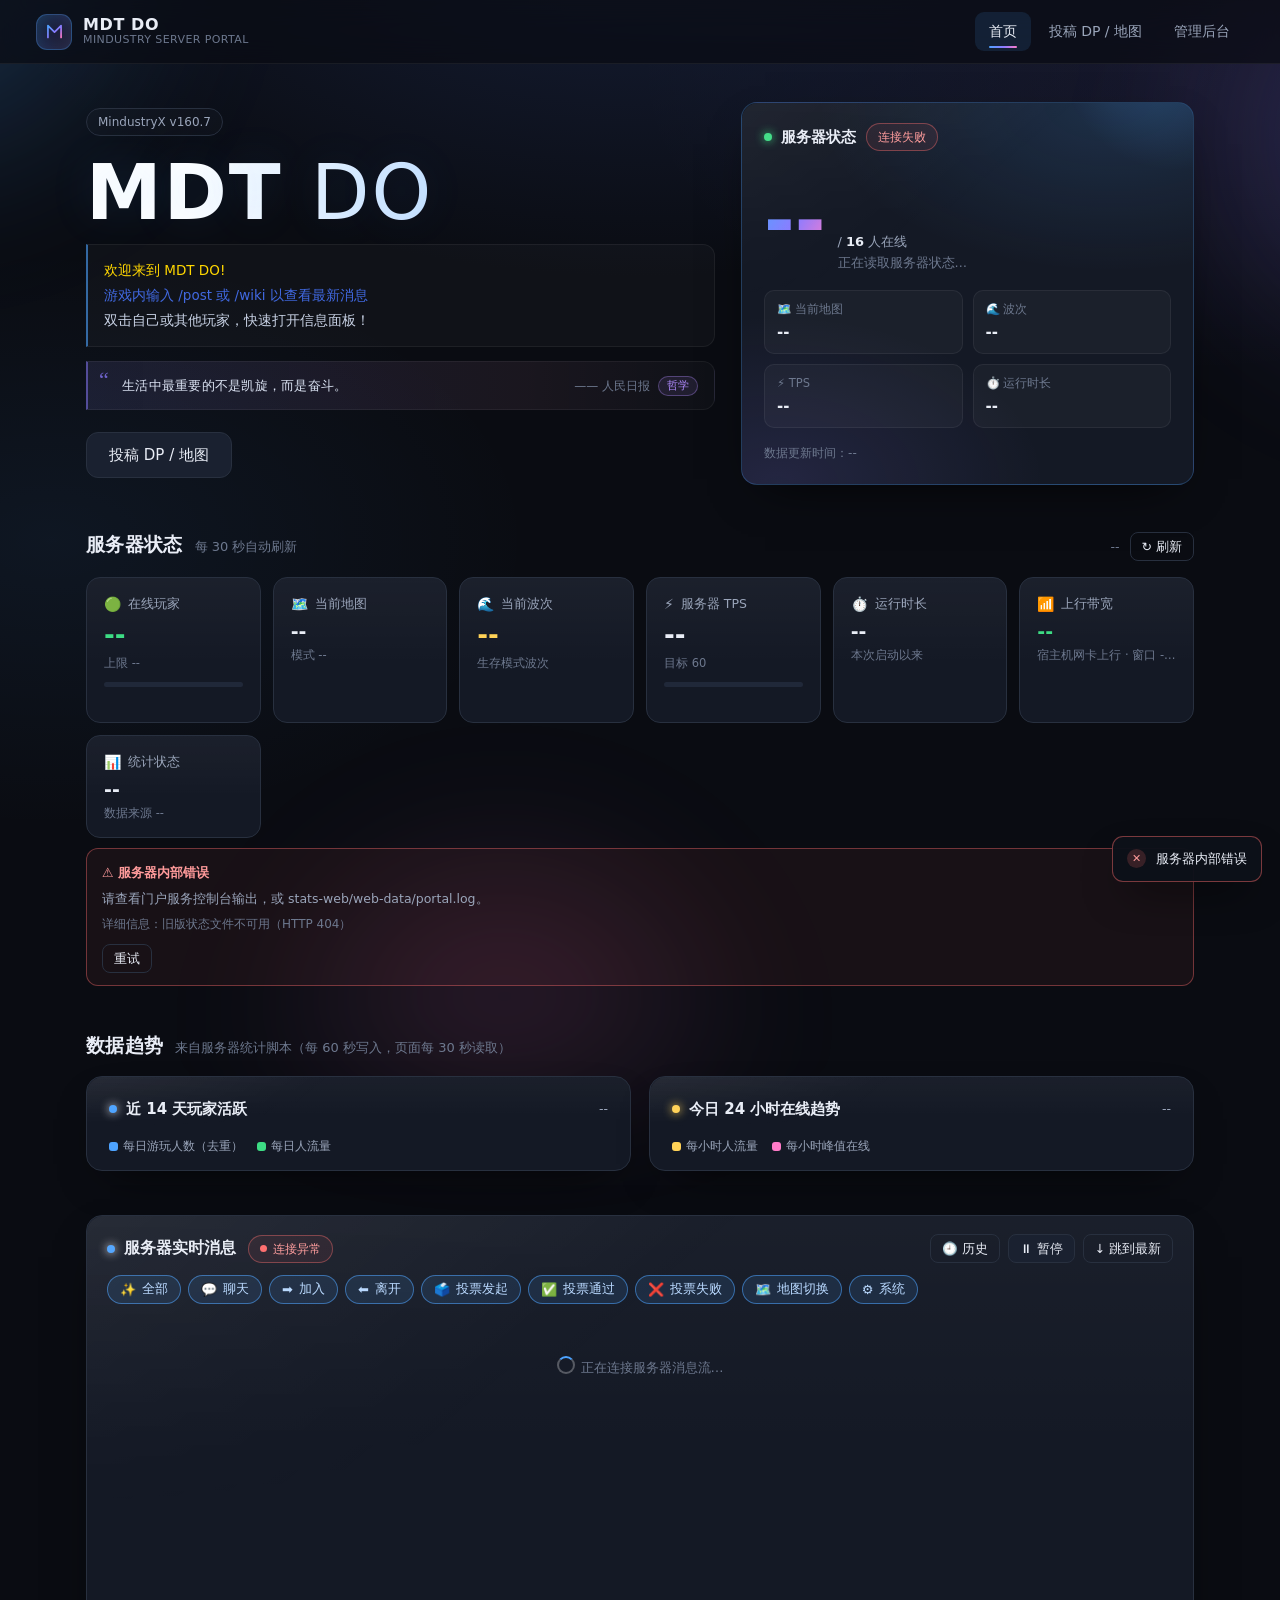
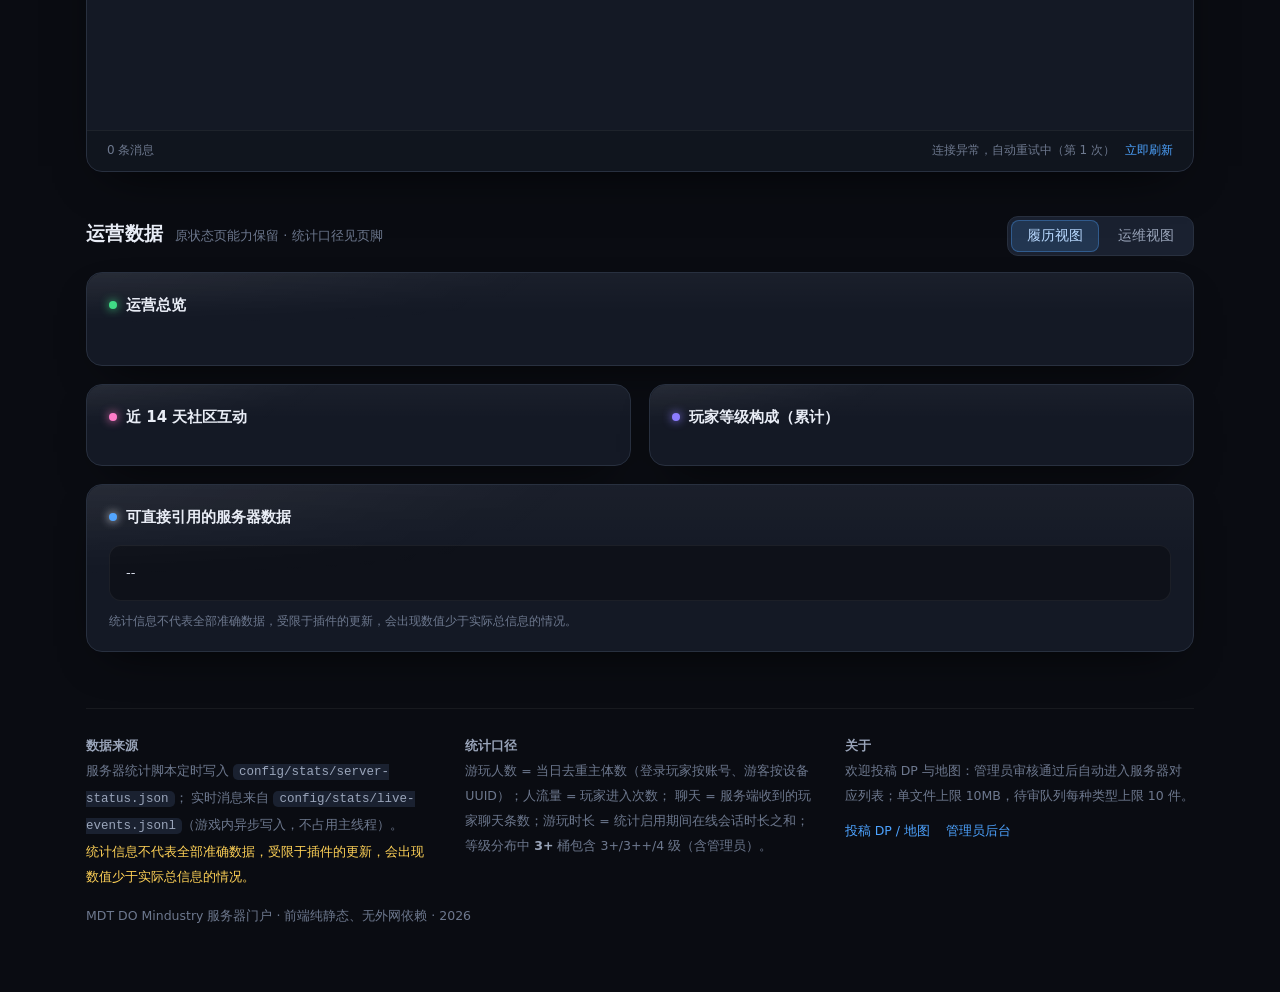
==== commit 8f9b5311: "fix(web): 玩家名详情弹窗不再显示 base64 UUID + 静态资源版本 20261101a；docs/web-portal 同步记录" ====
--- a/stats-web/index.html
+++ b/stats-web/index.html
@@ -7,7 +7,7 @@
 <meta name="description" content="MDT DO — Mindustry 开源游戏服务器门户：服务器状态、实时消息、DP 与地图投稿。">
 <title>MDT DO 服务器门户</title>
 <link rel="icon" href="data:image/svg+xml,%3Csvg xmlns='http://www.w3.org/2000/svg' viewBox='0 0 32 32'%3E%3Cdefs%3E%3ClinearGradient id='g' x1='0' y1='0' x2='1' y2='1'%3E%3Cstop offset='0' stop-color='%234da3ff'/%3E%3Cstop offset='.55' stop-color='%238b7bff'/%3E%3Cstop offset='1' stop-color='%23ff7bc8'/%3E%3C/linearGradient%3E%3C/defs%3E%3Crect width='32' height='32' rx='8' fill='%23141925'/%3E%3Cpath d='M8 23V10l8 8 8-8v13' fill='none' stroke='url(%23g)' stroke-width='2.6' stroke-linecap='round' stroke-linejoin='round'/%3E%3C/svg%3E">
-<link rel="stylesheet" href="assets/css/portal.css?v=20261018b">
+<link rel="stylesheet" href="assets/css/portal.css?v=20261101a">
 </head>
 <body data-page="home">
 
@@ -348,13 +348,13 @@
 
 <div id="toastRoot" class="toast-root" aria-live="polite"></div>
 
-<script src="assets/js/util.js?v=20261018b"></script>
-<script src="assets/js/site-config.js?v=20261018b"></script>
-<script src="assets/js/markup.js?v=20261018b"></script>
-<script src="assets/js/api.js?v=20261018b"></script>
-<script src="assets/js/ui.js?v=20261018b"></script>
-<script src="assets/js/chart.js?v=20261018b"></script>
-<script src="assets/js/home.js?v=20261018b"></script>
-<script src="assets/js/quote.js?v=20261018b"></script>
+<script src="assets/js/util.js?v=20261101a"></script>
+<script src="assets/js/site-config.js?v=20261101a"></script>
+<script src="assets/js/markup.js?v=20261101a"></script>
+<script src="assets/js/api.js?v=20261101a"></script>
+<script src="assets/js/ui.js?v=20261101a"></script>
+<script src="assets/js/chart.js?v=20261101a"></script>
+<script src="assets/js/home.js?v=20261101a"></script>
+<script src="assets/js/quote.js?v=20261101a"></script>
 </body>
 </html>
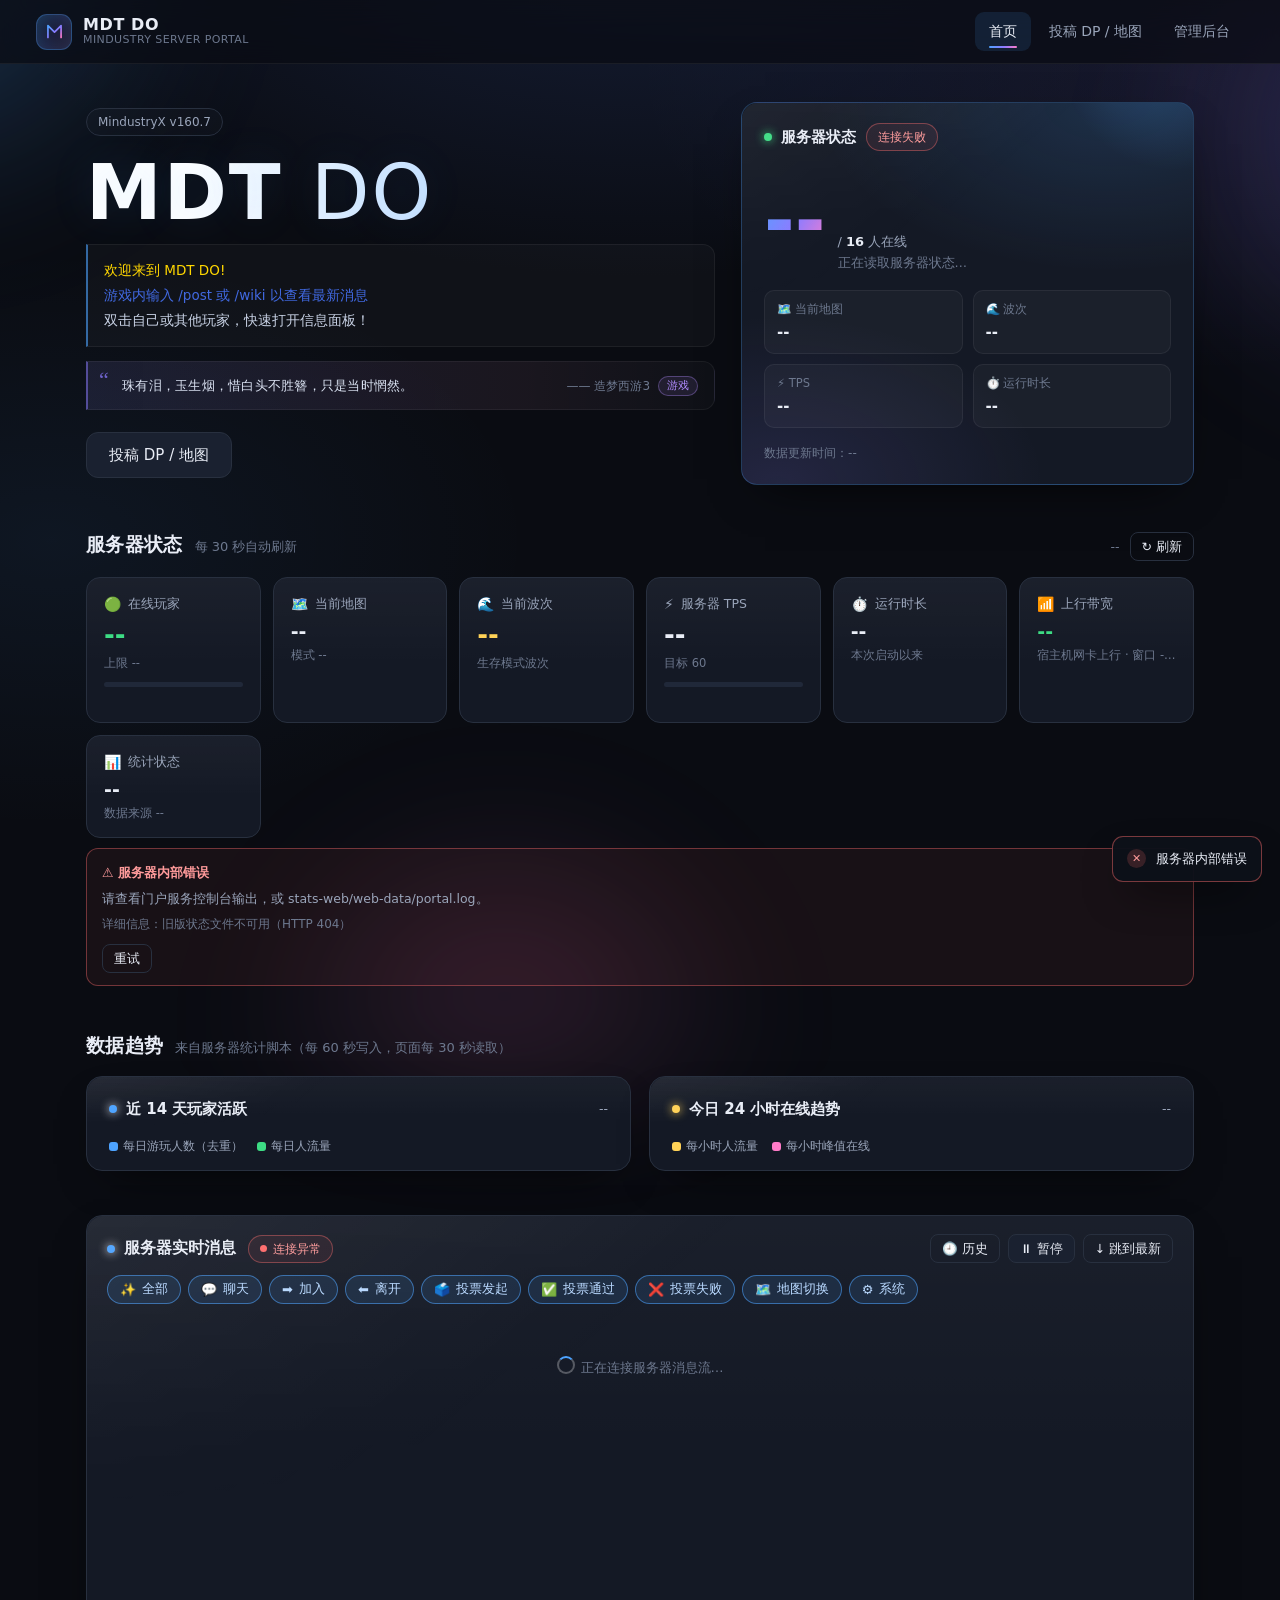
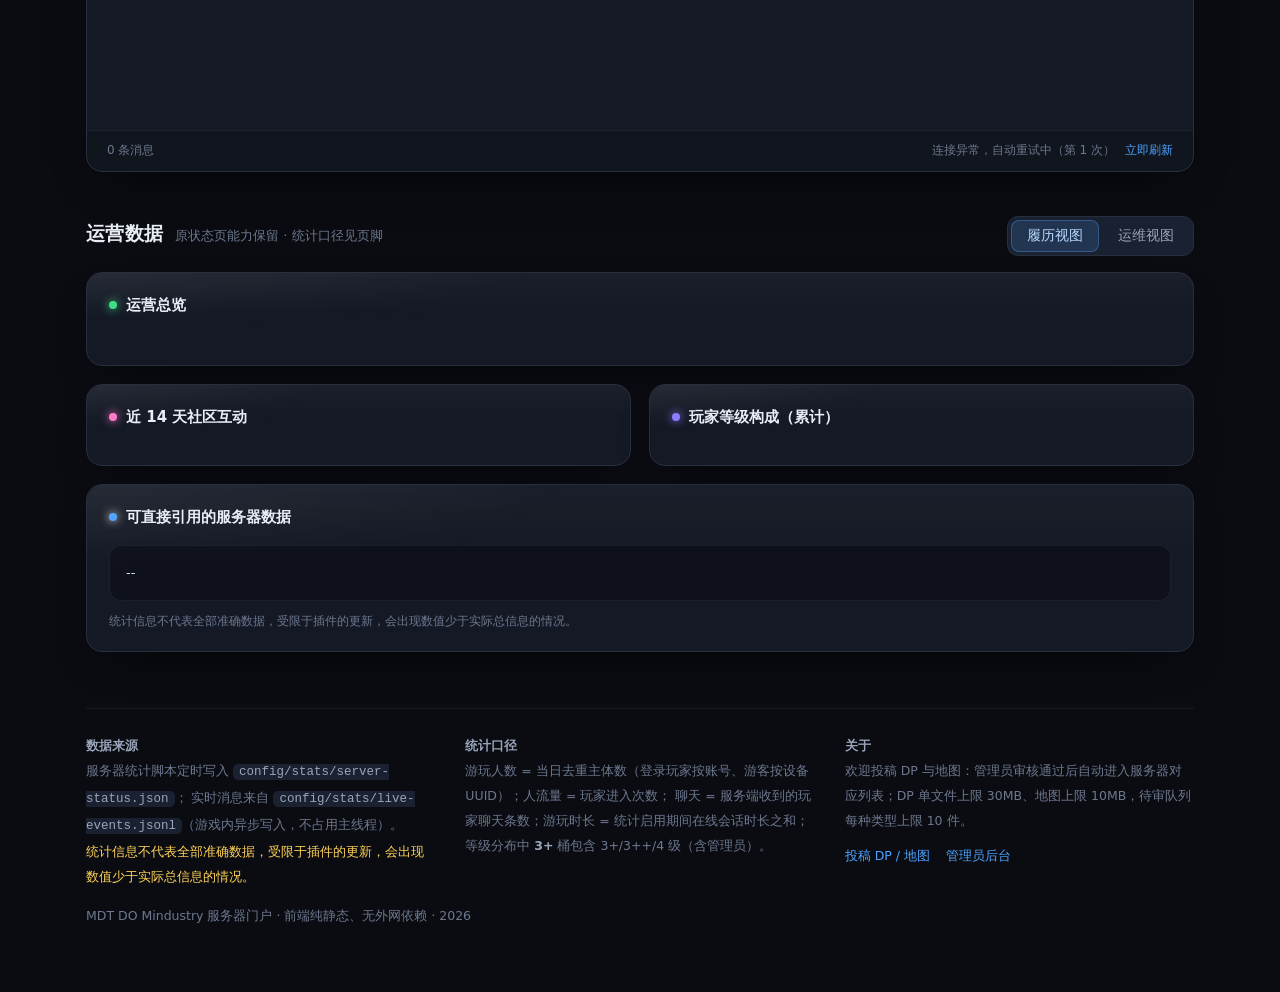
==== commit 3473d918: "feat(web): DP 上传上限提高到 30MB，地图保持 10MB - 新增 upload.maxDpFileBytes（默认 30MB）；upload.maxFileBytes 继续作为地图上" ====
--- a/stats-web/index.html
+++ b/stats-web/index.html
@@ -335,7 +335,7 @@
       </div>
       <div>
         <b>关于</b><br>
-        欢迎投稿 DP 与地图：管理员审核通过后自动进入服务器对应列表；单文件上限 10MB，待审队列每种类型上限 10 件。
+        欢迎投稿 DP 与地图：管理员审核通过后自动进入服务器对应列表；DP 单文件上限 30MB、地图上限 10MB，待审队列每种类型上限 10 件。
         <div class="links">
           <a href="upload.html">投稿 DP / 地图</a>
           <a href="admin.html">管理员后台</a>
